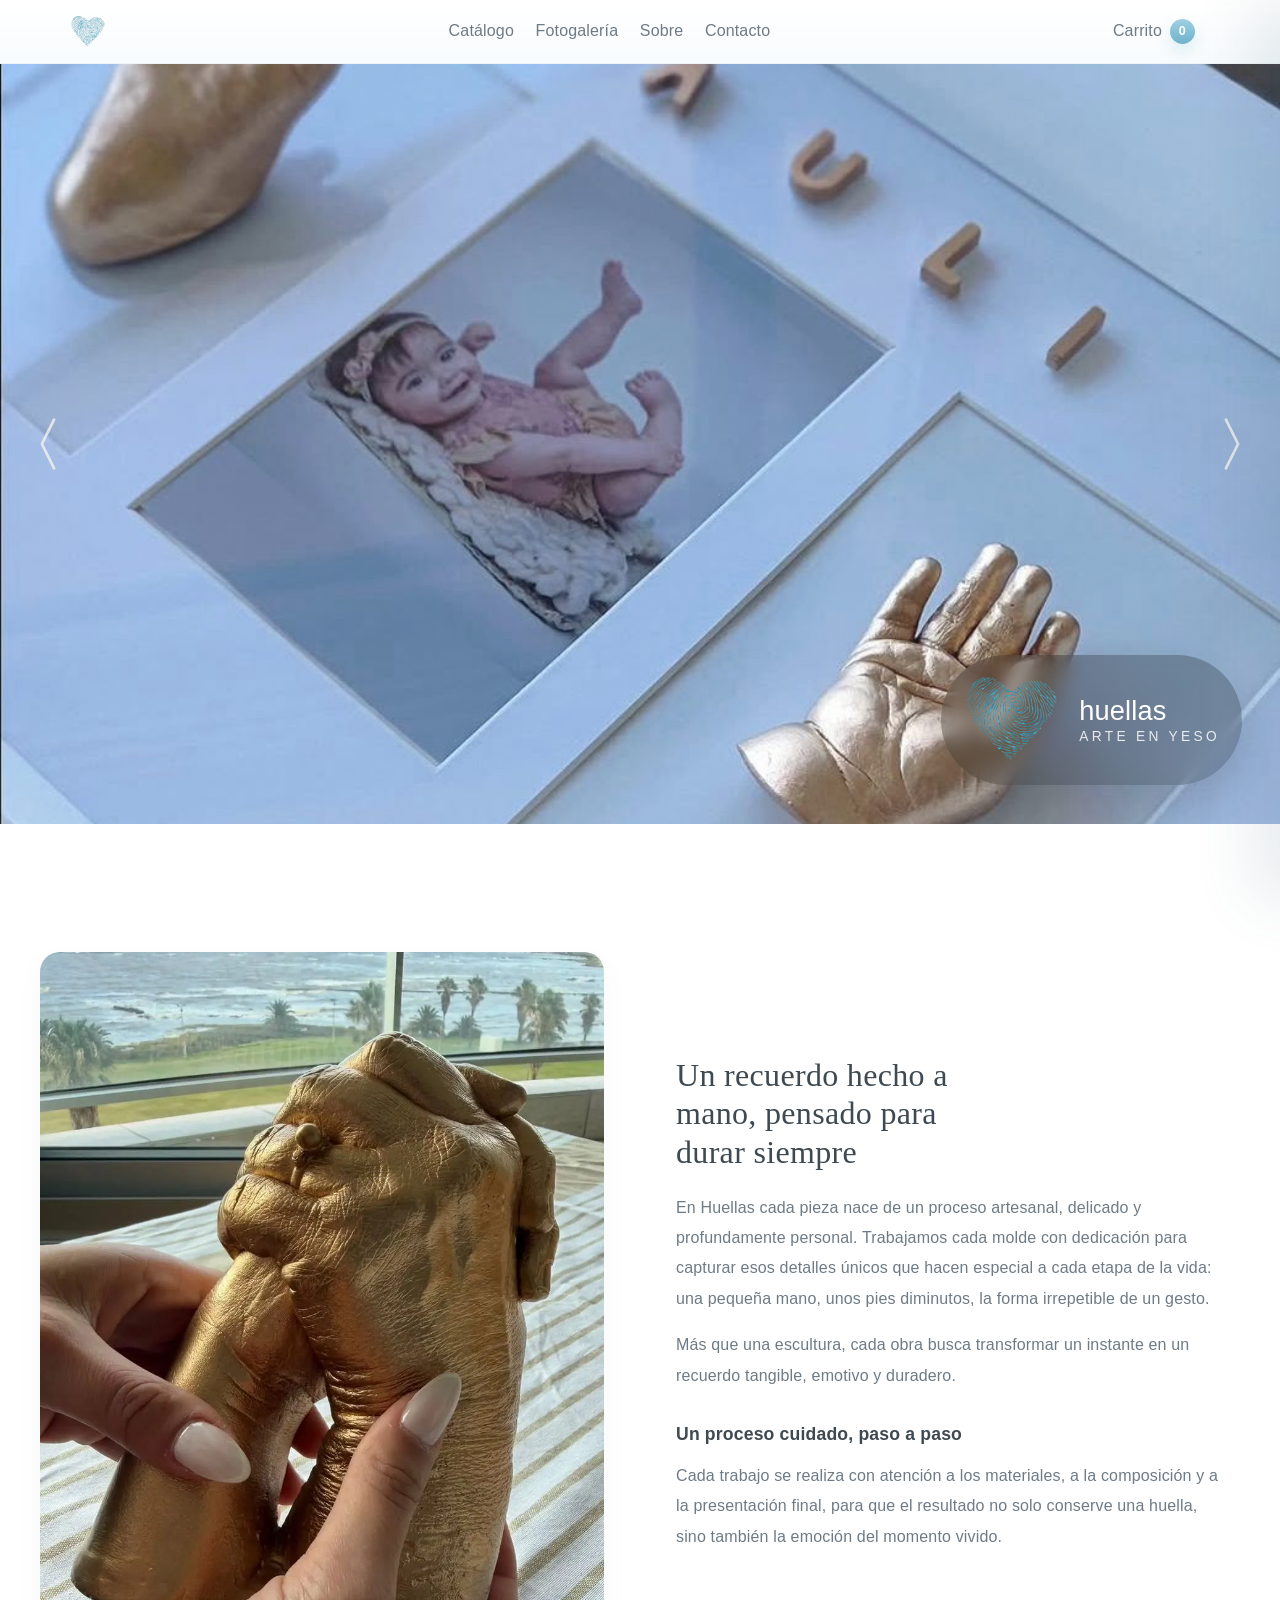
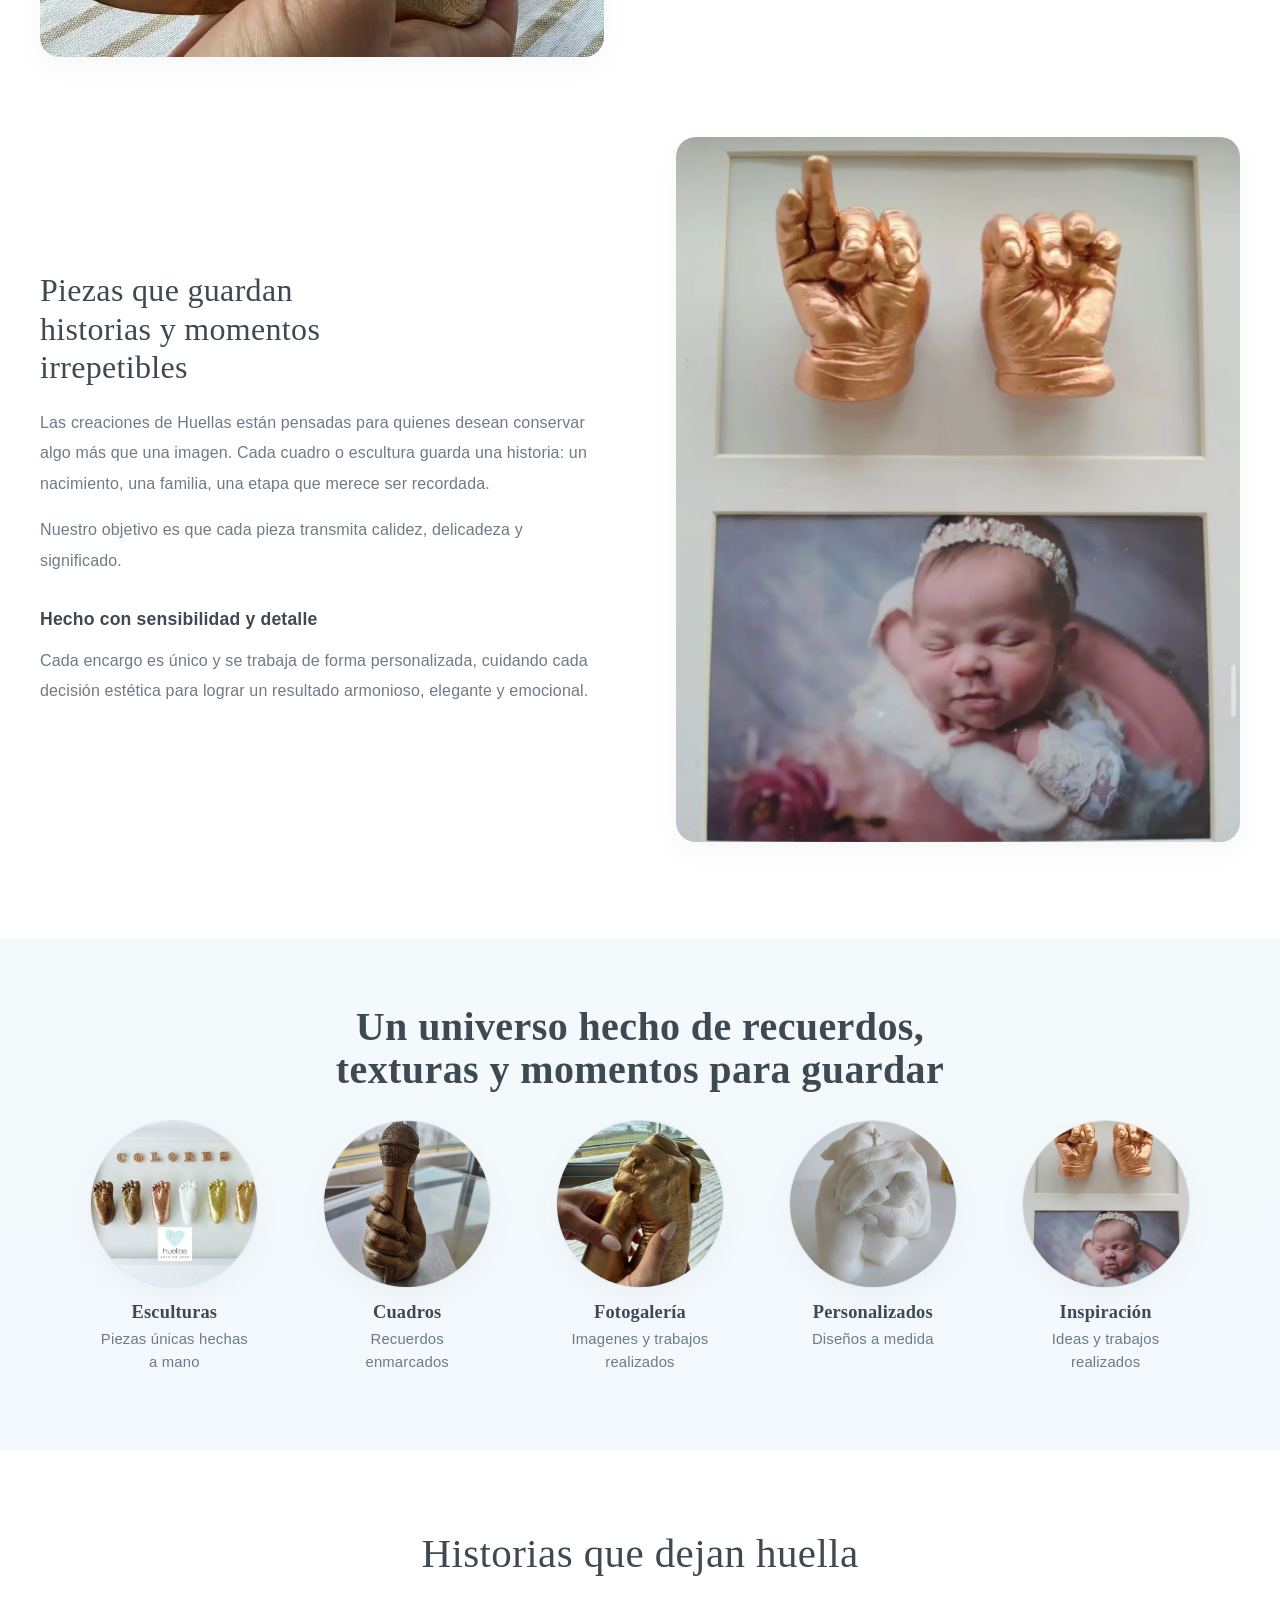
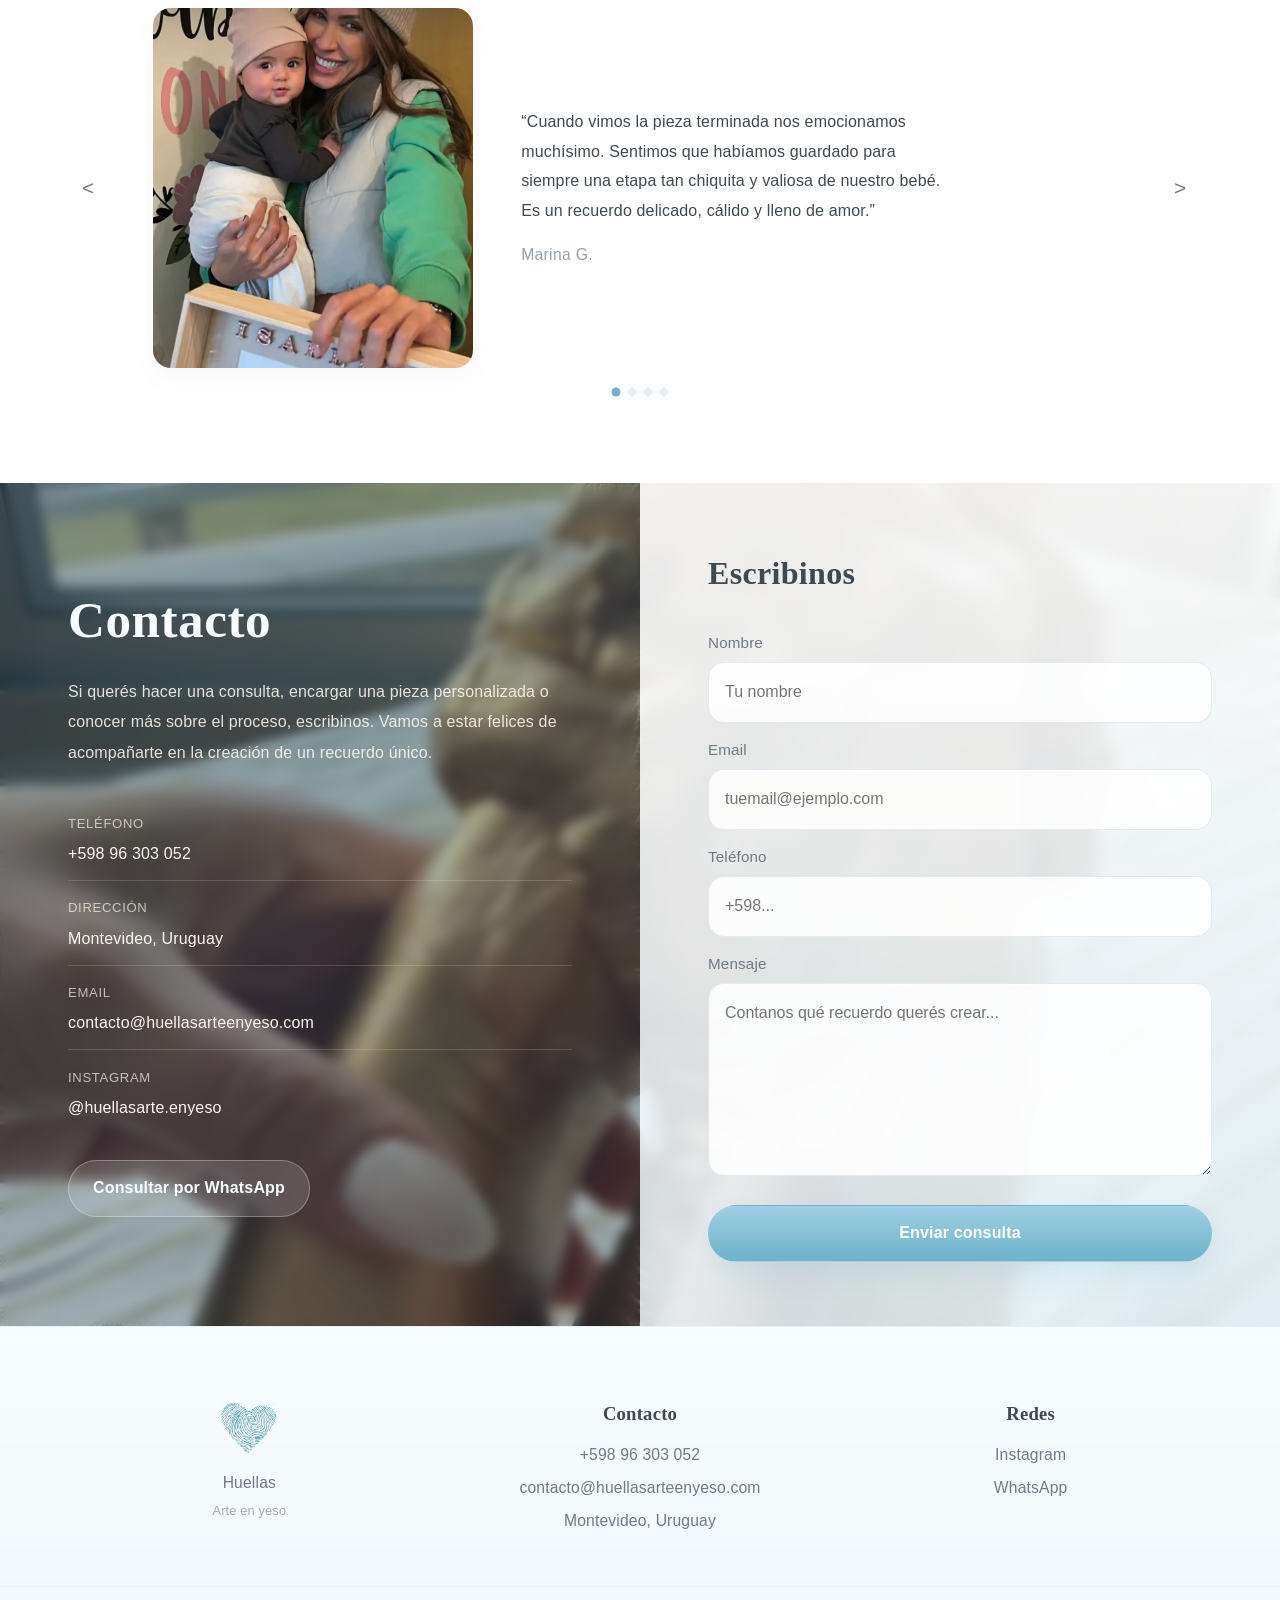
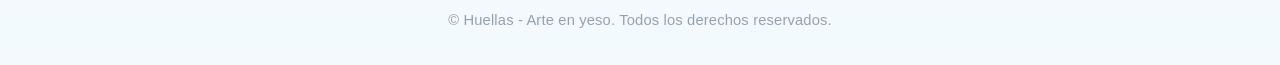
==== index.html @ 0c0fe27c "Initial commit: Huellas website (UI, cart, branding, color system)" ====
<!DOCTYPE html>
<html lang="es">
  <head>
    <meta charset="UTF-8" />
    <meta name="viewport" content="width=device-width, initial-scale=1.0" />
    <title>Huellas | Inicio</title>
    <link rel="stylesheet" href="css/styles.css" />
    <script defer src="data/products.js"></script>
    <script defer src="js/cart.js"></script>
    <script defer src="js/main.js"></script>
    <script defer src="js/cart-drawer.js"></script>
    <script defer src="js/home-carousel.js"></script>
    <script defer src="js/reviews-carousel.js"></script>
  </head>
  <body>
    <div class="site-shell">
      <header class="site-header">
        <div class="container header-inner">
          <a href="index.html" class="brand navbar-brand site-logo" aria-label="Huellas inicio">
            <img src="assets/logo.webp" alt="Huellas" class="site-logo-image" loading="lazy" />
          </a>
          <button
            class="nav-toggle"
            type="button"
            data-nav-toggle
            aria-expanded="false"
            aria-label="Abrir navegación"
          >
            Menú
          </button>
          <nav class="site-nav" data-nav>
            <a href="catalogo.html">Catálogo</a>
            <a href="personalizados.html">Fotogalería</a>
            <a href="sobre.html">Sobre</a>
            <a href="contacto.html">Contacto</a>
          </nav>
          <a class="cart-link header-cart" href="carrito.html">Carrito</a>
        </div>
      </header>

      <main>
        <section class="hero">
          <div class="hero-carousel" data-hero-carousel>
            <div class="hero-slides" aria-hidden="true">
              <figure class="hero-slide hero-slide-focus-right is-active">
                <img src="assets/WhatsApp Image 2026-04-12 at 9.27.21 PM (1).jpeg" alt="Recuerdo artesanal en yeso" />
              </figure>
              <figure class="hero-slide hero-slide-focus-center">
                <img src="assets/WhatsApp Image 2026-04-12 at 9.27.21 PM (3).webp" alt="Pieza emocional hecha a mano" />
              </figure>
              <figure class="hero-slide hero-slide-focus-left">
                <img src="assets/heroo.webp" alt="Colección de esculturas delicadas" />
              </figure>
            </div>

            <div class="hero-overlay"></div>

            <button class="hero-arrow hero-arrow-left" type="button" data-hero-prev aria-label="Imagen anterior">
              <svg width="28" height="56" viewBox="0 0 28 56" fill="none" xmlns="http://www.w3.org/2000/svg" aria-hidden="true">
                <path d="M19 8L9 28L19 48" stroke="currentColor" stroke-width="2.2" stroke-linecap="round" stroke-linejoin="round"/>
              </svg>
            </button>
            <button class="hero-arrow hero-arrow-right" type="button" data-hero-next aria-label="Imagen siguiente">
              <svg width="28" height="56" viewBox="0 0 28 56" fill="none" xmlns="http://www.w3.org/2000/svg" aria-hidden="true">
                <path d="M9 8L19 28L9 48" stroke="currentColor" stroke-width="2.2" stroke-linecap="round" stroke-linejoin="round"/>
              </svg>
            </button>

            <div class="hero-brand">
              <img src="assets/logo.webp" alt="Huellas logo" class="hero-logo" />
              <div class="hero-brand-text">
                <span class="hero-title">huellas</span>
                <span class="hero-subtitle">ARTE EN YESO</span>
              </div>
            </div>
          </div>
        </section>

        <section class="home-story-section">
          <div class="container">
           

            <div class="story-block">
              <div class="story-media">
                <img src="assets/manos.webp" alt="Pieza artesanal en yeso con acabado suave" loading="lazy" />
              </div>
              <div class="story-copy">
                <h2>Un recuerdo hecho a mano, pensado para durar siempre</h2>
                <p>
                  En Huellas cada pieza nace de un proceso artesanal, delicado y profundamente personal. Trabajamos cada molde con dedicación para capturar esos detalles únicos que hacen especial a cada etapa de la vida: una pequeña mano, unos pies diminutos, la forma irrepetible de un gesto.
                </p>
                <p>
                  Más que una escultura, cada obra busca transformar un instante en un recuerdo tangible, emotivo y duradero.
                </p>
                <h3>Un proceso cuidado, paso a paso</h3>
                <p>
                  Cada trabajo se realiza con atención a los materiales, a la composición y a la presentación final, para que el resultado no solo conserve una huella, sino también la emoción del momento vivido.
                </p>
              </div>
            </div>

            <div class="story-block story-block-reverse">
              <div class="story-copy">
                <h2>Piezas que guardan historias y momentos irrepetibles</h2>
                <p>
                  Las creaciones de Huellas están pensadas para quienes desean conservar algo más que una imagen. Cada cuadro o escultura guarda una historia: un nacimiento, una familia, una etapa que merece ser recordada.
                </p>
                <p>
                  Nuestro objetivo es que cada pieza transmita calidez, delicadeza y significado.
                </p>
                <h3>Hecho con sensibilidad y detalle</h3>
                <p>
                  Cada encargo es único y se trabaja de forma personalizada, cuidando cada decisión estética para lograr un resultado armonioso, elegante y emocional.
                </p>
                
               
              </div>
              <div class="story-media">
                <img src="assets/WhatsApp Image 2026-04-12 at 9.27.22 PM.webp" alt="Recuerdo artístico en yeso inspirado en huellas y memorias familiares" loading="lazy" />
              </div>
            </div>
          </div>
        </section>

        <section class="home-categories-section">
          <div class="container">
            <div class="categories-intro">
              <h2>Un universo hecho de recuerdos, texturas y momentos para guardar</h2>
            </div>

            <div class="categories-grid">
              <a class="category-item" href="catalogo.html">
                <div class="category-image-wrap">
                  <img src="assets/WhatsApp Image 2026-04-12 at 9.27.21 PM (3).webp" alt="Esculturas hechas a mano" loading="lazy" />
                </div>
                <h3>Esculturas</h3>
                <p>Piezas únicas hechas a mano</p>
              </a>

              <a class="category-item" href="catalogo.html">
                <div class="category-image-wrap">
                  <img src="assets/WhatsApp Image 2026-04-12 at 9.27.22 PM (1).webp" alt="Cuadros y recuerdos enmarcados" loading="lazy" />
                </div>
                <h3>Cuadros</h3>
                <p>Recuerdos enmarcados</p>
              </a>

              <a class="category-item" href="personalizados.html">
                <div class="category-image-wrap">
                  <img src="assets/manos.webp" alt="Proceso artesanal de cada pieza" loading="lazy" />
                </div>
                <h3>Fotogalería</h3>
                <p>Imagenes y trabajos realizados</p>
              </a>

              <a class="category-item" href="personalizados.html">
                <div class="category-image-wrap">
                  <img src="assets/WhatsApp Image 2026-04-12 at 9.27.22 PM (2).webp" alt="Diseños personalizados a medida" loading="lazy" />
                </div>
                <h3>Personalizados</h3>
                <p>Diseños a medida</p>
              </a>

              <a class="category-item" href="sobre.html">
                <div class="category-image-wrap">
                  <img src="assets/WhatsApp Image 2026-04-12 at 9.27.22 PM.webp" alt="Inspiración y trabajos realizados" loading="lazy" />
                </div>
                <h3>Inspiración</h3>
                <p>Ideas y trabajos realizados</p>
              </a>
            </div>
          </div>
        </section>

        <section class="home-reviews-section" data-reviews-carousel>
          <div class="container">
            <div class="reviews-intro">
              <h2>Historias que dejan huella</h2>
            </div>

            <div class="reviews-carousel-shell">
              <button class="reviews-arrow reviews-arrow-left" type="button" data-reviews-prev aria-label="Testimonio anterior">
                &lt;
              </button>

              <div class="reviews-track">
                <article class="review-card is-active">
                  <div class="review-media">
                    <img src="assets/gente.webp" alt="Recuerdo artesanal para una familia" loading="lazy" />
                  </div>
                  <div class="review-copy">
                    <p class="review-text">
                      “Cuando vimos la pieza terminada nos emocionamos muchísimo. Sentimos que habíamos guardado para siempre una etapa tan chiquita y valiosa de nuestro bebé. Es un recuerdo delicado, cálido y lleno de amor.”
                    </p>
                    <p class="review-author">Marina G.</p>
                  </div>
                </article>

                <article class="review-card">
                  <div class="review-media">
                    <img src="assets/gente2.webp" alt="Pieza en yeso inspirada en recuerdos familiares" loading="lazy" />
                  </div>
                  <div class="review-copy">
                    <p class="review-text">
                      “Lo elegimos para regalar a unos abuelos y fue realmente especial. La terminación es hermosa y se nota el cuidado con el que está hecho. No es solo un regalo: es un recuerdo con muchísimo valor emocional.”
                    </p>
                    <p class="review-author">Lucía y Andrés</p>
                  </div>
                </article>

                <article class="review-card">
                  <div class="review-media">
                    <img src="assets/gente.webp" alt="Obra artesanal suave y elegante" loading="lazy" />
                  </div>
                  <div class="review-copy">
                    <p class="review-text">
                      “Desde el primer contacto sentimos mucha calidez. Todo el proceso fue amoroso y cercano, y el resultado superó nuestras expectativas. Tener esa huellita en casa nos conmueve cada vez que la vemos.”
                    </p>
                    <p class="review-author">Sofía R.</p>
                  </div>
                </article>

                <article class="review-card">
                  <div class="review-media">
                    <img src="assets/gente2.webp" alt="Recuerdo personalizado de una infancia" loading="lazy" />
                  </div>
                  <div class="review-copy">
                    <p class="review-text">
                      “Buscábamos algo simple pero significativo, y encontramos mucho más que eso. La pieza transmite ternura, memoria y cuidado. Es de esas cosas que sabés que van a acompañar a la familia toda la vida.”
                    </p>
                    <p class="review-author">Camila P.</p>
                  </div>
                </article>
              </div>

              <button class="reviews-arrow reviews-arrow-right" type="button" data-reviews-next aria-label="Siguiente testimonio">
                &gt;
              </button>
            </div>

            <div class="reviews-dots" data-reviews-dots>
              <button class="reviews-dot is-active" type="button" aria-label="Ir al testimonio 1"></button>
              <button class="reviews-dot" type="button" aria-label="Ir al testimonio 2"></button>
              <button class="reviews-dot" type="button" aria-label="Ir al testimonio 3"></button>
              <button class="reviews-dot" type="button" aria-label="Ir al testimonio 4"></button>
            </div>

            
          </div>
        </section>

        <section class="home-contact-section">
          <div class="contact-grid">
            <div class="contact-info-column contact-panel contact-panel-info">
              <h2>Contacto</h2>
              <p class="contact-intro">
                Si querés hacer una consulta, encargar una pieza personalizada o conocer más sobre el proceso, escribinos. Vamos a estar felices de acompañarte en la creación de un recuerdo único.
              </p>

             

              <div class="contact-details">
                <div class="contact-detail-item">
                  <span>Teléfono</span>
                  <p>+598 96 303 052</p>
                </div>
                <div class="contact-detail-item">
                  <span>Dirección</span>
                  <p>Montevideo, Uruguay</p>
                </div>
                <div class="contact-detail-item">
                  <span>Email</span>
                  <p>contacto@huellasarteenyeso.com</p>
                </div>
                <div class="contact-detail-item">
                  <span>Instagram</span>
                  <p>@huellasarte.enyeso</p>
                </div>
              </div>

              <div class="contact-actions">
                <a class="button button-secondary" href="https://wa.me/59896303052?text=Hola%20quiero%20consultar%20por%20una%20pieza%20de%20Huellas" target="_blank" rel="noopener noreferrer" aria-label="Contactar por WhatsApp">Consultar por WhatsApp</a>
              </div>
            </div>

            <div class="contact-form-column contact-panel contact-panel-form">
              <form class="contact-form-card" action="#" method="post">
                <h3>Escribinos</h3>

                <label class="contact-field">
                  <span>Nombre</span>
                  <input type="text" name="nombre" placeholder="Tu nombre" />
                </label>

                <label class="contact-field">
                  <span>Email</span>
                  <input type="email" name="email" placeholder="tuemail@ejemplo.com" />
                </label>

                <label class="contact-field">
                  <span>Teléfono</span>
                  <input type="tel" name="telefono" placeholder="+598..." />
                </label>

                <label class="contact-field">
                  <span>Mensaje</span>
                  <textarea name="mensaje" rows="6" placeholder="Contanos qué recuerdo querés crear..."></textarea>
                </label>

                <button class="button button-primary" type="submit">Enviar consulta</button>
              </form>
            </div>
          </div>
        </section>

     
      </main>

      <footer class="site-footer">
        <div class="container footer-content">
          <div class="footer-brand">
            <img src="assets/logo.webp" alt="Huellas" class="footer-logo" loading="lazy" />
            <p class="footer-title">Huellas</p>
            <span class="footer-subtitle">Arte en yeso</span>
          </div>

          <div class="footer-contact">
            <h3>Contacto</h3>
            <p>+598 96 303 052</p>
            <p>contacto@huellasarteenyeso.com</p>
            <p>Montevideo, Uruguay</p>
          </div>

          <div class="footer-social">
            <h3>Redes</h3>
            <a href="https://www.instagram.com/huellas.arte.en.yeso" target="_blank" rel="noopener noreferrer" aria-label="Abrir Instagram de Huellas">Instagram</a>
            <a href="https://wa.me/59896303052?text=Hola%20quiero%20consultar%20por%20una%20pieza%20de%20Huellas" target="_blank" rel="noopener noreferrer" aria-label="Contactar por WhatsApp">WhatsApp</a>
          </div>
        </div>

        <div class="footer-bottom">
          <p>© Huellas - Arte en yeso. Todos los derechos reservados.</p>
        </div>
      </footer>
    </div>
  </body>
</html>
---- css/styles.css ----
:root {
  --bg: #f7fbfd;
  --bg-soft: #fcfeff;
  --surface: #ffffff;
  --surface-strong: #ffffff;
  --surface-alt: #f3f9fc;
  --surface-muted: #eaf5fb;
  --text: #3e4952;
  --muted: #6e7b86;
  --muted-soft: #95a2ad;
  --accent: #cfe7f2;
  --accent-strong: #9fd0e3;
  --accent-deep: #6fb2cb;
  --accent-soft: #eaf5fb;
  --border: rgba(170, 193, 208, 0.3);
  --border-strong: rgba(139, 171, 192, 0.4);
  --shadow: 0 20px 50px rgba(74, 103, 124, 0.08);
  --shadow-soft: 0 10px 26px rgba(74, 103, 124, 0.05);
  --radius-xl: 36px;
  --radius-lg: 30px;
  --radius-md: 22px;
  --radius-sm: 15px;
  --max-width: 1140px;
}

* {
  box-sizing: border-box;
}

html {
  scroll-behavior: smooth;
}

body {
  margin: 0;
  font-family: "Avenir Next", "Segoe UI", "Helvetica Neue", Arial, sans-serif;
  background:
    radial-gradient(circle at top left, rgba(255, 255, 255, 0.92) 0%, rgba(255, 255, 255, 0) 30%),
    linear-gradient(180deg, var(--bg-soft) 0%, var(--bg) 54%, #f3f9fc 100%);
  color: var(--text);
  line-height: 1.65;
  letter-spacing: 0.01em;
}

h1,
h2,
h3,
.brand {
  font-family: Georgia, "Times New Roman", serif;
  letter-spacing: 0.01em;
  font-weight: 600;
}

p {
  line-height: 1.8;
}

img {
  max-width: 100%;
  display: block;
}

a {
  color: inherit;
  text-decoration: none;
}

button {
  font: inherit;
}

button,
a {
  -webkit-tap-highlight-color: transparent;
}

.site-shell {
  min-height: 100vh;
  display: flex;
  flex-direction: column;
}

.container {
  width: min(var(--max-width), calc(100% - 2rem));
  margin: 0 auto;
}

.site-header {
  position: sticky;
  top: 0;
  z-index: 10;
  background: linear-gradient(180deg, rgba(255, 255, 255, 0.94) 0%, rgba(247, 251, 253, 0.92) 100%);
  backdrop-filter: blur(18px);
  border-bottom: 1px solid rgba(170, 193, 208, 0.18);
}

.header-inner {
  display: grid;
  grid-template-columns: auto 1fr auto auto;
  align-items: center;
  gap: 0.95rem;
  padding: 0.78rem 0;
}

.brand {
  display: inline-flex;
  align-items: center;
  gap: 0.7rem;
  font-size: 1.7rem;
  color: var(--text);
  letter-spacing: 0.03em;
  text-transform: none;
  line-height: 1;
}

.navbar-brand {
  display: flex;
  align-items: center;
  gap: 0;
  justify-self: start;
}

.site-logo-image {
  width: 36px;
  height: 36px;
  object-fit: contain;
  display: block;
  flex: 0 0 auto;
}

.nav-toggle {
  display: none;
  border: 1px solid var(--border-strong);
  background: rgba(255, 255, 255, 0.96);
  color: var(--text);
  padding: 0.62rem 0.9rem;
  border-radius: 999px;
  box-shadow: var(--shadow-soft);
}

.site-nav {
  display: flex;
  align-items: center;
  justify-content: center;
  gap: 1.35rem;
  flex-wrap: wrap;
  justify-self: center;
}

.site-nav a {
  padding: 0.35rem 0;
  border-radius: 0;
  color: var(--muted);
  position: relative;
  transition: color 0.25s ease;
}

.site-nav a::after {
  content: "";
  position: absolute;
  left: 0;
  bottom: -0.32rem;
  width: 100%;
  height: 1px;
  background: var(--accent-strong);
  transform: scaleX(0);
  transform-origin: center;
  transition: transform 0.25s ease;
}

.site-nav a:hover,
.site-nav a.active {
  color: var(--accent-deep);
}

.site-nav a:hover::after,
.site-nav a.active::after {
  transform: scaleX(1);
}

.cart-link {
  display: inline-flex;
  align-items: center;
  gap: 0.5rem;
}

.header-cart {
  justify-self: end;
  color: var(--muted);
  padding: 0.35rem 0;
  position: relative;
  transition: color 0.25s ease;
}

.header-cart:hover,
.header-cart.active {
  color: var(--accent-deep);
}

.cart-count {
  min-width: 1.55rem;
  height: 1.55rem;
  display: inline-flex;
  align-items: center;
  justify-content: center;
  padding: 0 0.35rem;
  border-radius: 999px;
  background: linear-gradient(180deg, var(--accent-strong) 0%, var(--accent-deep) 100%);
  color: #ffffff;
  font-size: 0.78rem;
  font-weight: 700;
  box-shadow: 0 8px 16px rgba(111, 178, 203, 0.22);
}

main {
  flex: 1;
}

.hero {
  height: 90vh;
  min-height: 560px;
  max-height: 760px;
  padding: 0;
  position: relative;
  width: 100%;
  overflow: hidden;
  background: #f4ece3;
}

.eyebrow {
  display: inline-block;
  margin-bottom: 1.15rem;
  padding: 0.5rem 0.9rem;
  border-radius: 999px;
  background: rgba(255, 252, 248, 0.82);
  border: 1px solid rgba(196, 167, 145, 0.28);
  color: var(--accent-strong);
  font-size: 0.82rem;
  font-weight: 600;
  letter-spacing: 0.06em;
  text-transform: uppercase;
}

.hero h1,
.page-hero h1 {
  margin: 0 0 1.2rem;
  font-size: clamp(3.1rem, 8vw, 5.5rem);
  line-height: 0.92;
  color: var(--text);
}

.hero p,
.page-hero p,
.section-copy p,
.placeholder-card p {
  margin: 0;
  color: var(--muted);
  line-height: 1.82;
  font-size: 1.02rem;
  max-width: 62ch;
}

.hero-actions {
  margin-top: 2.2rem;
  display: flex;
  gap: 0.9rem;
  flex-wrap: wrap;
}

.hero-carousel {
  position: relative;
  height: 100%;
  min-height: 100%;
  width: 100%;
  overflow: hidden;
  background: var(--bg);
}

.hero-slides,
.hero-slide,
.hero-slide img,
.hero-overlay,
.hero-content {
  position: absolute;
  inset: 0;
}

.hero-slide {
  opacity: 0;
  margin: 0;
  transition: opacity 0.9s ease;
}

.hero-slide.is-active {
  opacity: 1;
}

.hero-slide img {
  width: 100%;
  height: 100%;
  object-fit: cover;
  object-position: center center;
}

.hero-slide-focus-right img {
  object-position: 72% center;
}

.hero-slide-focus-center img {
  object-position: center center;
}

.hero-slide-focus-left img {
  object-position: 34% center;
}

.hero-overlay {
  background:
    linear-gradient(180deg, rgba(243, 249, 252, 0.02) 0%, rgba(243, 249, 252, 0.08) 100%);
  z-index: 1;
}

.hero-content {
  z-index: 2;
  display: flex;
  align-items: center;
  width: 100%;
  box-sizing: border-box;
  padding-top: 4.8rem;
  padding-bottom: 2.4rem;
}

.hero-copy {
  max-width: 580px;
  padding: 0;
  color: #fffaf5;
}

.hero .container {
  width: min(var(--max-width), calc(100% - 2rem));
  max-width: var(--max-width);
  margin: 0 auto;
}

.hero-copy .eyebrow {
  background: rgba(255, 248, 241, 0.18);
  border-color: rgba(255, 243, 231, 0.26);
  color: #fff6ef;
}

.hero-copy p {
  color: rgba(255, 247, 240, 0.96);
  font-size: clamp(1.08rem, 2vw, 1.28rem);
  max-width: 32ch;
}

.hero-arrow {
  position: absolute;
  top: 50%;
  transform: translateY(-50%);
  z-index: 3;
  width: 42px;
  height: 68px;
  padding: 0;
  border: 0;
  background: transparent;
  color: rgba(255, 248, 240, 0.92);
  cursor: pointer;
  transition: color 0.22s ease, opacity 0.22s ease, transform 0.22s ease;
  opacity: 0.78;
}

.hero-arrow svg {
  width: 100%;
  height: 100%;
  display: block;
}

.hero-arrow:hover {
  transform: translateY(-50%) scale(1.02);
  color: #fffdf9;
  opacity: 1;
}

.hero-arrow-left {
  left: 1.7rem;
}

.hero-arrow-right {
  right: 1.7rem;
}

.hero-brand {
  position: absolute;
  bottom: 2.4rem;
  right: 2.4rem;
  display: flex;
  align-items: center;
  gap: 1.15rem;
  z-index: 10;
  backdrop-filter: blur(10px);
  background: rgba(0, 0, 0, 0.24);
  padding: 1rem 1.35rem;
  border-radius: 999px;
  box-shadow: 0 18px 36px rgba(34, 24, 18, 0.14);
}

.hero-logo {
  width: 98px;
  height: 98px;
  display: block;
  object-fit: contain;
  flex: 0 0 auto;
}

.hero-brand-text {
  display: flex;
  flex-direction: column;
  line-height: 1;
  gap: 0.34rem;
}

.hero-title {
  font-size: 1.7rem;
  font-weight: 500;
  color: #ffffff;
}

.hero-subtitle {
  font-size: 0.86rem;
  letter-spacing: 0.24em;
  opacity: 0.84;
  color: #ffffff;
}

.hero + .home-story-section {
  margin-top: 0;
}

.home-story-section {
  padding-top: 8rem;
  padding-bottom: 6rem;
  background: #ffffff;
}

.home-story-section .container {
  display: grid;
  gap: 5rem;
  width: min(1200px, calc(100% - 2rem));
  max-width: 1200px;
}

.story-section-header {
  display: grid;
  gap: 1rem;
}

.section-title-main {
  width: 100%;
  max-width: none;
  margin: 0 0 4rem;
  font-size: clamp(2.6rem, 5vw, 3.6rem);
  line-height: 1.1;
  font-weight: 500;
  color: var(--text);
}

.story-block {
  display: grid;
  grid-template-columns: minmax(0, 1fr) minmax(0, 1fr);
  gap: 4.5rem;
  align-items: center;
}

.story-block-reverse .story-copy {
  order: 1;
}

.story-block-reverse .story-media {
  order: 2;
}

.story-media {
  position: relative;
  overflow: hidden;
  border-radius: 20px;
  background: linear-gradient(180deg, var(--bg-soft) 0%, var(--surface-muted) 100%);
  box-shadow: var(--shadow-soft);
}

.story-media img,
.story-media iframe {
  width: 100%;
  aspect-ratio: 4 / 5;
  object-fit: cover;
  display: block;
  border: 0;
}

.story-copy {
  padding: 0;
}

.story-copy h2 {
  margin: 0 0 1.35rem;
  font-size: clamp(1.8rem, 2.5vw, 2.4rem);
  line-height: 1.2;
  max-width: 18ch;
  font-weight: 500;
  color: var(--text);
}

.story-copy p {
  margin: 0;
  max-width: 62ch;
  font-size: 1rem;
  line-height: 1.9;
  color: var(--muted);
}

.story-copy p + p {
  margin-top: 1rem;
}

.story-copy h3 {
  margin: 2rem 0 0.9rem;
  font-size: 1.1rem;
  line-height: 1.35;
  color: var(--text);
  font-family: "Avenir Next", "Segoe UI", "Helvetica Neue", Arial, sans-serif;
  font-weight: 600;
  letter-spacing: 0.01em;
}

.story-actions {
  margin-top: 2rem;
}

.story-actions .button-secondary {
  background: rgba(255, 255, 255, 0.56);
  border-color: var(--border);
  box-shadow: none;
}

.home-story-section .eyebrow {
  display: none;
}

.home-categories-section {
  padding: 4.2rem 0 4.8rem;
  background: rgba(243, 249, 252, 0.72);
}

.categories-intro {
  max-width: 700px;
  margin: 0 auto 1.8rem;
  text-align: center;
}

.categories-intro h2 {
  margin: 0;
  font-size: clamp(1.75rem, 3.4vw, 2.5rem);
  line-height: 1.08;
  color: var(--text);
}

.categories-grid {
  display: grid;
  grid-template-columns: repeat(5, minmax(0, 1fr));
  gap: 1.5rem;
  align-items: start;
}

.category-item {
  display: flex;
  flex-direction: column;
  align-items: center;
  text-align: center;
  color: inherit;
  transition: transform 0.22s ease;
}

.category-item:hover {
  transform: translateY(-2px);
}

.category-image-wrap {
  width: 168px;
  height: 168px;
  margin-bottom: 0.8rem;
  overflow: hidden;
  border-radius: 50%;
  background: linear-gradient(180deg, var(--bg-soft) 0%, var(--surface-muted) 100%);
  border: 1px solid var(--border);
  box-shadow: var(--shadow-soft);
  transition: transform 0.24s ease, box-shadow 0.24s ease;
}

.category-item:hover .category-image-wrap {
  transform: scale(1.05);
  box-shadow: var(--shadow);
}

.category-image-wrap img {
  width: 100%;
  height: 100%;
  object-fit: cover;
}

.category-item h3 {
  margin: 0 0 0.3rem;
  font-size: 1.15rem;
  line-height: 1.2;
  color: var(--text);
}

.category-item p {
  margin: 0;
  max-width: 18ch;
  color: var(--muted);
  line-height: 1.55;
  font-size: 0.93rem;
}

.home-reviews-section {
  padding: 5rem 0 5.4rem;
  background: #ffffff;
}

.home-reviews-section .eyebrow {
  display: none;
}

.reviews-intro {
  max-width: 620px;
  margin: 0 auto 1.9rem;
  text-align: center;
}

.reviews-intro h2 {
  margin: 0;
  font-size: clamp(1.9rem, 3.2vw, 2.7rem);
  line-height: 1.16;
  color: var(--text);
  font-weight: 500;
}

.reviews-carousel-shell {
  display: grid;
  grid-template-columns: 48px minmax(0, 1fr) 48px;
  gap: 2.2rem;
  align-items: center;
}

.reviews-track {
  position: relative;
  min-height: 360px;
}

.review-card {
  position: absolute;
  inset: 0;
  display: grid;
  grid-template-columns: minmax(260px, 320px) minmax(0, 1fr);
  gap: 3rem;
  align-items: center;
  padding: 0;
  border-radius: 0;
  background: transparent;
  border: 0;
  box-shadow: none;
  opacity: 0;
  pointer-events: none;
  transform: translateY(10px);
  transition: opacity 0.45s ease, transform 0.45s ease;
}

.review-card.is-active {
  opacity: 1;
  pointer-events: auto;
  transform: translateY(0);
}

.review-media {
  overflow: hidden;
  border-radius: 18px;
  background: transparent;
  box-shadow: var(--shadow-soft);
}

.review-media img {
  width: 100%;
  aspect-ratio: 4 / 4.5;
  object-fit: cover;
}

.review-copy {
  padding: 0;
}

.review-text {
  margin: 0 0 1rem;
  color: var(--text);
  font-size: 1rem;
  line-height: 1.85;
  max-width: 48ch;
}

.review-author {
  margin: 0;
  color: var(--muted-soft);
  font-size: 0.98rem;
  font-weight: 500;
  letter-spacing: 0.02em;
}

.reviews-arrow {
  width: 36px;
  height: 36px;
  border: 0;
  border-radius: 0;
  background: transparent;
  color: var(--muted);
  cursor: pointer;
  font-size: 1.3rem;
  line-height: 1;
  transition: transform 0.2s ease, color 0.2s ease;
}

.reviews-arrow:hover {
  transform: translateY(-1px);
  color: var(--accent-deep);
}

.reviews-dots {
  display: flex;
  justify-content: center;
  gap: 0.5rem;
  margin-top: 1.25rem;
}

.reviews-dot {
  width: 8px;
  height: 8px;
  border: 0;
  padding: 0;
  border-radius: 999px;
  background: rgba(159, 208, 227, 0.32);
  cursor: pointer;
  transition: transform 0.2s ease, background-color 0.2s ease;
}

.reviews-dot.is-active {
  background: var(--accent-deep);
  transform: scale(1.12);
}

.reviews-actions {
  margin-top: 1.35rem;
  display: flex;
  justify-content: center;
}

.reviews-actions .button-secondary {
  background: rgba(255, 255, 255, 0.62);
  border-color: var(--border);
  box-shadow: none;
}

.home-contact-section {
  min-height: 72vh;
  padding: 0;
  background:
    linear-gradient(rgba(62, 73, 82, 0.12), rgba(62, 73, 82, 0.12)),
    url("../assets/manos.webp") center/cover no-repeat;
}

.contact-page {
  background: #ffffff;
}

.contact-page-section {
  margin-top: 0;
}

.contact-grid {
  display: grid;
  grid-template-columns: repeat(2, minmax(0, 1fr));
  gap: 0;
  align-items: stretch;
  width: 100%;
  min-height: 72vh;
}

.contact-panel {
  min-height: 100%;
  padding: 4rem 4.25rem;
  display: flex;
  flex-direction: column;
  justify-content: center;
}

.home-contact-section .eyebrow {
  display: none;
}

.contact-panel-info {
  background: linear-gradient(180deg, rgba(73, 97, 112, 0.44) 0%, rgba(62, 82, 96, 0.34) 100%);
  backdrop-filter: blur(6px);
  color: #f8fcff;
}

.contact-panel-form {
  background: linear-gradient(180deg, rgba(255, 255, 255, 0.92) 0%, rgba(234, 245, 251, 0.86) 100%);
  backdrop-filter: blur(8px);
}

.contact-info-column h2 {
  margin: 0 0 0.8rem;
  font-size: clamp(2.3rem, 4vw, 3.6rem);
  line-height: 1.1;
  color: inherit;
}

.contact-info-column {
  gap: 1rem;
}

.contact-intro {
  margin: 0 0 1.6rem;
  max-width: 56ch;
  color: rgba(255, 247, 240, 0.88);
  line-height: 1.9;
}

.contact-map-placeholder {
  min-height: 180px;
  border-radius: 18px;
  padding: 1.4rem;
  display: flex;
  flex-direction: column;
  justify-content: end;
  background:
    linear-gradient(180deg, rgba(255, 249, 244, 0.14) 0%, rgba(255, 244, 233, 0.22) 100%);
  color: #fff8f1;
  margin-bottom: 1.4rem;
}

.contact-map-placeholder span {
  display: inline-block;
  margin-bottom: 0.45rem;
  font-size: 0.8rem;
  letter-spacing: 0.06em;
  text-transform: uppercase;
  color: rgba(255, 242, 230, 0.7);
}

.contact-map-placeholder strong {
  font-size: 1.4rem;
  margin-bottom: 0.45rem;
}

.contact-map-placeholder p {
  margin: 0;
  max-width: 30ch;
  line-height: 1.7;
  color: rgba(255, 247, 240, 0.82);
}

.contact-details {
  padding: 0;
  display: grid;
  gap: 0.85rem;
}

.contact-detail-item {
  padding-bottom: 0.8rem;
  border-bottom: 1px solid rgba(255, 240, 227, 0.16);
}

.contact-detail-item:last-child {
  padding-bottom: 0;
  border-bottom: 0;
}

.contact-detail-item span {
  display: inline-block;
  margin-bottom: 0.35rem;
  font-size: 0.82rem;
  letter-spacing: 0.05em;
  text-transform: uppercase;
  color: rgba(255, 242, 230, 0.7);
}

.contact-detail-item p {
  margin: 0;
  color: #fff8f1;
  line-height: 1.7;
}

.contact-actions {
  margin-top: 1.4rem;
}

.contact-actions .button-secondary {
  background: rgba(255, 255, 255, 0.14);
  border-color: rgba(234, 245, 251, 0.32);
  color: #f8fcff;
  box-shadow: none;
}

.contact-form-card {
  padding: 0;
  max-width: 100%;
  width: min(100%, 560px);
  display: grid;
  gap: 0.9rem;
}

.contact-form-card h3 {
  margin: 0 0 1rem;
  font-size: 2rem;
  color: var(--text);
}

.contact-field {
  display: block;
  margin-bottom: 0;
}

.contact-field span {
  display: inline-block;
  margin-bottom: 0.45rem;
  color: var(--muted);
  font-size: 0.95rem;
}

.contact-field input,
.contact-field textarea {
  width: 100%;
  border: 1px solid var(--border);
  border-radius: 16px;
  background: rgba(255, 255, 255, 0.86);
  padding: 1rem;
  color: var(--text);
  font: inherit;
  box-shadow: inset 0 1px 0 rgba(255, 255, 255, 0.48);
  outline: none;
  transition: border-color 0.2s ease, box-shadow 0.2s ease, background-color 0.2s ease;
}

.contact-field input:focus,
.contact-field textarea:focus {
  border-color: var(--accent-strong);
  box-shadow: 0 0 0 4px rgba(207, 231, 242, 0.52);
  background: #ffffff;
}

.contact-field textarea {
  resize: vertical;
  min-height: 140px;
}

.contact-form-card .button {
  width: 100%;
  margin-top: 0.4rem;
}

.button {
  display: inline-flex;
  align-items: center;
  justify-content: center;
  min-height: 50px;
  padding: 0.9rem 1.5rem;
  border-radius: 999px;
  border: 1px solid transparent;
  font-weight: 600;
  letter-spacing: 0.01em;
  transition: transform 0.22s ease, background-color 0.22s ease, border-color 0.22s ease, box-shadow 0.22s ease;
}

.button:hover {
  transform: translateY(-1px);
  box-shadow: 0 10px 20px rgba(74, 103, 124, 0.12);
}

.button-primary {
  background: linear-gradient(180deg, var(--accent-strong) 0%, var(--accent-deep) 100%);
  color: #ffffff;
  box-shadow: 0 12px 24px rgba(111, 178, 203, 0.18);
}

.button-primary:hover {
  background: linear-gradient(180deg, #91c7dc 0%, #5fa7c3 100%);
}

.button-secondary {
  background: rgba(255, 255, 255, 0.82);
  border-color: var(--border);
  color: var(--text);
}

.page-hero-card,
.placeholder-card {
  background: rgba(255, 255, 255, 0.8);
  border: 1px solid var(--border);
  border-radius: var(--radius-lg);
  box-shadow: var(--shadow-soft);
}

.page-hero {
  padding: 4.3rem 0 2.3rem;
}

.page-hero-card {
  padding: 2.4rem;
  background:
    linear-gradient(180deg, rgba(255, 255, 255, 0.9) 0%, rgba(243, 249, 252, 0.84) 100%);
}

.catalogo-hero {
  padding: 2.35rem 0 0.55rem;
  background: #ffffff;
}

.catalogo-hero-card {
  padding: 0;
  background: transparent;
  border: 0;
  border-radius: 0;
  box-shadow: none;
}

.catalogo-hero-card .eyebrow {
  display: none;
}

.catalogo-hero-card h1 {
  font-size: clamp(2.05rem, 3.6vw, 3rem);
  line-height: 1.06;
  margin-bottom: 0.7rem;
}

.catalogo-hero-card p {
  max-width: 44ch;
  color: var(--muted);
  line-height: 1.75;
}

.catalogo-content {
  padding-top: 0.15rem;
  padding-bottom: 5rem;
  background: #ffffff;
}

.catalogo-content .catalog-feedback {
  margin-bottom: 0.4rem;
}

.content-section {
  padding: 1.8rem 0 5rem;
}

.section-grid {
  display: grid;
  grid-template-columns: repeat(3, 1fr);
  gap: 1.4rem;
}

.placeholder-card {
  padding: 1.7rem;
}

.placeholder-card h2,
.placeholder-card h3 {
  margin-top: 0;
  margin-bottom: 0.9rem;
}

.placeholder-label {
  display: inline-block;
  margin-bottom: 1rem;
  color: var(--accent-strong);
  font-weight: 600;
  letter-spacing: 0.04em;
  text-transform: uppercase;
  font-size: 0.8rem;
}

.products-grid {
  display: grid;
  grid-template-columns: repeat(3, minmax(0, 1fr));
  gap: 1.75rem 1.45rem;
}

.catalog-feedback {
  min-height: 1.5rem;
  margin: 0 0 1.15rem;
  color: var(--accent-strong);
  font-weight: 600;
}

.product-card {
  display: flex;
  flex-direction: column;
  min-height: 100%;
  background: rgba(255, 255, 255, 0.94);
  border: 1px solid var(--border);
  border-radius: 22px;
  box-shadow: 0 4px 14px rgba(74, 103, 124, 0.03);
  overflow: hidden;
  transition: transform 0.2s ease, border-color 0.2s ease, box-shadow 0.2s ease;
}

.product-card:hover {
  transform: translateY(-1px);
  border-color: var(--border-strong);
  box-shadow: 0 8px 22px rgba(74, 103, 124, 0.05);
}

.product-image-link {
  display: block;
  background: transparent;
  padding: 0;
  overflow: hidden;
  border-radius: 22px 22px 0 0;
}

.product-image {
  width: 100%;
  aspect-ratio: 5 / 6.15;
  object-fit: cover;
  border-radius: 0;
  display: block;
  transition: transform 0.35s ease, filter 0.35s ease;
}

.product-card:hover .product-image {
  transform: scale(1.015);
  filter: saturate(1.02);
}

.product-card-body {
  padding: 1.15rem 1.1rem 0.55rem;
}

.product-card h2 {
  margin: 0.4rem 0 0.55rem;
  font-size: 1.26rem;
  line-height: 1.24;
  font-weight: 500;
  color: var(--text);
}

.product-price {
  margin: 0;
  color: var(--muted);
  font-weight: 500;
  letter-spacing: 0.01em;
}

.product-description {
  margin: 0;
  color: var(--muted);
  line-height: 1.72;
  font-size: 0.96rem;
  max-width: 32ch;
}

.product-actions {
  display: flex;
  gap: 0.8rem;
  flex-wrap: wrap;
  margin-top: auto;
  padding: 0 1.1rem 1.1rem;
  align-items: center;
}

.product-actions .button {
  flex: 1 1 180px;
}

.product-actions .button-secondary {
  background: transparent;
  border-color: var(--border);
  color: var(--muted);
  box-shadow: none;
}

.product-actions .button-secondary:hover {
  background: rgba(234, 245, 251, 0.62);
  border-color: var(--border-strong);
}

.product-actions .button-primary {
  background: rgba(207, 231, 242, 0.62);
  border-color: var(--border);
  color: var(--text);
  box-shadow: none;
}

.product-actions .button-primary:hover {
  background: rgba(159, 208, 227, 0.42);
  transform: none;
}

.product-detail-card {
  display: grid;
  grid-template-columns: minmax(0, 1fr) minmax(0, 1fr);
  gap: 3.4rem;
  align-items: center;
}

.product-page-hero {
  padding: 1.8rem 0 0.8rem;
  background: #ffffff;
}

.product-page-hero-card {
  padding: 0;
  background: transparent;
  border: 0;
  border-radius: 0;
  box-shadow: none;
  max-width: 42rem;
}

.product-page-hero-card h1 {
  margin-bottom: 0.45rem;
  font-size: clamp(1.55rem, 2.4vw, 2.15rem);
  line-height: 1.1;
  color: #5d493c;
}

.product-page-hero-card p {
  max-width: 52ch;
  color: #7a6a60;
  line-height: 1.75;
  font-size: 0.97rem;
}

.product-detail-media {
  border-radius: 20px;
}

.product-detail-main-image {
  display: block;
  width: 100%;
  padding: 0;
  border: 0;
  background: transparent;
  cursor: zoom-in;
  border-radius: 20px;
  overflow: hidden;
}

.product-detail-image {
  width: 100%;
  aspect-ratio: 5 / 6;
  object-fit: cover;
  border-radius: 20px;
  display: block;
  background: transparent;
}

.product-detail-thumbnails {
  display: grid;
  grid-template-columns: repeat(3, minmax(0, 1fr));
  gap: 0.8rem;
  margin-top: 0.9rem;
}

.product-thumbnail {
  padding: 0;
  border: 1px solid var(--border);
  border-radius: 14px;
  background: transparent;
  overflow: hidden;
  opacity: 0.72;
  cursor: pointer;
  transition: border-color 0.2s ease, opacity 0.2s ease, transform 0.2s ease;
}

.product-thumbnail:hover {
  opacity: 0.92;
  transform: translateY(-1px);
}

.product-thumbnail.is-active {
  opacity: 1;
  border-color: var(--accent-strong);
}

.product-thumbnail img {
  width: 100%;
  aspect-ratio: 1 / 1;
  object-fit: cover;
  display: block;
}

.product-detail-content {
  padding: 0;
  background: transparent;
  border: 0;
  box-shadow: none;
}

.product-detail-content h2 {
  margin: 0.3rem 0 1rem;
  font-size: clamp(2.2rem, 4.3vw, 3.5rem);
  line-height: 0.98;
  font-weight: 500;
  color: #503f34;
  max-width: 12ch;
}

.product-detail-content .eyebrow {
  display: inline-block;
  margin-bottom: 0.8rem;
  padding: 0;
  border: 0;
  border-radius: 0;
  background: transparent;
  color: #b29a8a;
  font-size: 0.76rem;
  letter-spacing: 0.12em;
  text-transform: uppercase;
}

.product-detail-content .product-price {
  color: #8c7667;
  font-weight: 500;
  letter-spacing: 0.01em;
}

.product-detail-content .product-description {
  max-width: 58ch;
  color: #6f5f54;
  line-height: 1.92;
  font-size: 1rem;
}

.product-meta {
  display: grid;
  grid-template-columns: repeat(2, minmax(0, 1fr));
  gap: 1.4rem;
  margin-top: 1.8rem;
}

.product-meta-card {
  padding: 0.1rem 0 0;
  background: transparent;
  border: 0;
  border-radius: 0;
  box-shadow: none;
}

.product-meta-card h3 {
  margin: 0 0 0.4rem;
  font-size: 0.82rem;
  font-weight: 600;
  letter-spacing: 0.08em;
  text-transform: uppercase;
  color: #b29a8a;
}

.product-meta-card p {
  margin: 0;
  color: #5f4d41;
  line-height: 1.75;
}

.product-detail-actions {
  display: flex;
  gap: 0.9rem;
  flex-wrap: wrap;
  margin-top: 2rem;
}

.product-detail-actions .button {
  flex: 1 1 220px;
}

.product-detail-actions .button-primary {
  background: rgba(226, 207, 193, 0.72);
  border-color: rgba(196, 167, 145, 0.18);
  color: #58473c;
  box-shadow: none;
}

.product-detail-actions .button-primary:hover {
  background: rgba(220, 199, 184, 0.9);
}

.product-detail-actions .button-secondary {
  background: transparent;
  border-color: rgba(196, 167, 145, 0.24);
  color: #655244;
  box-shadow: none;
}

.product-detail-actions .button-secondary:hover {
  background: rgba(248, 241, 234, 0.58);
}

.product-not-found {
  padding: 2rem 0;
  max-width: 36rem;
}

.product-not-found h2 {
  margin: 0 0 0.8rem;
  font-size: clamp(1.8rem, 3vw, 2.5rem);
  line-height: 1.08;
  color: #503f34;
}

.product-not-found p {
  margin: 0 0 1.4rem;
  color: #6f5f54;
  line-height: 1.8;
}

.product-lightbox[hidden] {
  display: none;
}

.product-lightbox {
  position: fixed;
  inset: 0;
  z-index: 120;
  display: grid;
  place-items: center;
}

.product-lightbox-overlay {
  position: absolute;
  inset: 0;
  border: 0;
  padding: 0;
  background: rgba(42, 32, 26, 0.7);
}

.product-lightbox-dialog {
  position: relative;
  z-index: 1;
  width: min(92vw, 880px);
  padding: 0;
}

.product-lightbox-image {
  width: 100%;
  max-height: 86vh;
  object-fit: contain;
  display: block;
  border-radius: 20px;
  background: #ffffff;
}

.product-lightbox-close {
  position: absolute;
  top: -0.85rem;
  right: -0.85rem;
  width: 42px;
  height: 42px;
  border: 0;
  border-radius: 999px;
  background: rgba(255, 255, 255, 0.92);
  color: var(--text);
  box-shadow: var(--shadow-soft);
  cursor: pointer;
  font-size: 1.4rem;
  line-height: 1;
}

.product-lightbox-open {
  overflow: hidden;
}

.back-to-catalog {
  display: inline-flex;
  align-items: center;
  gap: 0.35rem;
  margin-bottom: 1.4rem;
  color: var(--muted);
  font-size: 0.96rem;
  line-height: 1.4;
  transition: color 0.2s ease, opacity 0.2s ease;
}

.back-to-catalog:hover {
  color: var(--accent-deep);
  text-decoration: underline;
  text-underline-offset: 0.18rem;
}

.product-page {
  background: #ffffff;
}

.product-detail-section {
  background: #ffffff;
}

.product-page .product-detail-card {
  background: transparent;
  box-shadow: none;
  border: none;
}

.back-to-catalog-bottom {
  display: inline-block;
  margin-top: 2.5rem;
  font-size: 0.95rem;
  color: var(--muted);
  text-decoration: none;
  transition: all 0.2s ease;
}

.back-to-catalog-bottom:hover {
  color: var(--accent-deep);
  text-decoration: underline;
}

.gallery-page-hero-card {
  padding: 0;
  background: transparent;
  border: 0;
  border-radius: 0;
  box-shadow: none;
  max-width: 52rem;
}

.gallery-page-hero-card h1 {
  margin-bottom: 0.75rem;
}

.gallery-page-hero-card p {
  max-width: 58ch;
  color: var(--muted);
}

body:has(.gallery-section) {
  background: #ffffff;
}

.gallery-section,
body:has(.gallery-section) .page-hero {
  background: #ffffff;
}

.gallery-section {
  padding-top: 0.6rem;
  padding-bottom: 5.5rem;
  background: #ffffff;
}

.gallery-grid {
  display: grid;
  grid-template-columns: repeat(3, 1fr);
  gap: 1.2rem;
}

.gallery-item {
  padding: 0;
  border: 0;
  background: transparent;
  border-radius: 12px;
  overflow: hidden;
  cursor: zoom-in;
  box-shadow: none;
  transition: transform 0.22s ease;
}

.gallery-item:hover {
  transform: translateY(-1px);
}

.gallery-item img {
  width: 100%;
  aspect-ratio: 4 / 5;
  height: auto;
  display: block;
  object-fit: cover;
  border-radius: 12px;
}

.gallery-item-tall {
  grid-row: span 1;
}

.gallery-item-wide {
  grid-column: span 1;
}

.gallery-lightbox[hidden] {
  display: none;
}

.gallery-lightbox {
  position: fixed;
  inset: 0;
  z-index: 130;
  display: grid;
  place-items: center;
}

.gallery-lightbox-overlay {
  position: absolute;
  inset: 0;
  border: 0;
  padding: 0;
  background: rgba(45, 67, 82, 0.44);
}

.gallery-lightbox-dialog {
  position: relative;
  z-index: 1;
  width: min(92vw, 1040px);
}

.gallery-lightbox-image {
  width: 100%;
  max-height: 88vh;
  display: block;
  object-fit: contain;
  border-radius: 22px;
  background: #ffffff;
}

.gallery-lightbox-close {
  position: absolute;
  top: -0.85rem;
  right: -0.85rem;
  width: 42px;
  height: 42px;
  border: 0;
  border-radius: 999px;
  background: rgba(255, 255, 255, 0.94);
  color: var(--text);
  box-shadow: var(--shadow-soft);
  cursor: pointer;
  font-size: 1.4rem;
  line-height: 1;
}

.gallery-lightbox-open {
  overflow: hidden;
}

.about-page {
  background: #ffffff;
}

.about-intro-section {
  padding: 4.2rem 0 2rem;
  background: #ffffff;
}

.about-intro-block {
  align-items: center;
}

.about-intro-media {
  background: transparent;
  box-shadow: var(--shadow-soft);
}

.about-intro-section .story-media img {
  width: 100%;
  height: 420px;
  aspect-ratio: auto;
  object-fit: cover;
  border-radius: 16px;
}

.about-intro-copy h1 {
  margin: 0 0 1.35rem;
  font-size: clamp(2.45rem, 4.5vw, 4rem);
  line-height: 1.02;
  max-width: 12ch;
  font-weight: 500;
  color: var(--text);
}

.about-intro-copy p {
  max-width: 60ch;
}

.about-copy-section {
  padding-top: 0.1rem;
  padding-bottom: 5.5rem;
  background: #ffffff;
}

.about-copy-grid {
  display: grid;
  grid-template-columns: repeat(2, minmax(0, 1fr));
  gap: 2rem 3.5rem;
  margin-top: 1.5rem;
}

.about-copy-block h2 {
  margin: 0 0 0.8rem;
  font-size: 1.4rem;
  line-height: 1.2;
  font-weight: 500;
  color: var(--text);
}

.about-copy-block p {
  margin: 0;
  max-width: 420px;
  color: #666666;
  font-size: 0.95rem;
  line-height: 1.6;
}

.cart-overlay {
  position: fixed;
  inset: 0;
  z-index: 60;
  border: 0;
  padding: 0;
  background: rgba(62, 82, 96, 0.16);
  opacity: 0;
  visibility: hidden;
  transition: opacity 0.28s ease, visibility 0.28s ease;
}

.cart-overlay.is-visible {
  opacity: 1;
  visibility: visible;
}

.cart-drawer {
  position: fixed;
  top: 0;
  right: 0;
  z-index: 70;
  width: min(420px, 100vw);
  height: 100vh;
  display: grid;
  grid-template-rows: auto 1fr auto;
  background:
    linear-gradient(180deg, rgba(255, 255, 255, 0.99) 0%, rgba(243, 249, 252, 0.98) 100%);
  border-left: 1px solid var(--border);
  box-shadow: -28px 0 56px rgba(74, 103, 124, 0.12);
  transform: translateX(100%);
  transition: transform 0.32s ease;
}

.cart-drawer.is-open {
  transform: translateX(0);
}

.cart-drawer-header,
.cart-drawer-summary {
  padding: 1.1rem 1.15rem;
  background: rgba(243, 249, 252, 0.88);
}

.cart-drawer-header {
  display: flex;
  align-items: start;
  justify-content: space-between;
  gap: 1rem;
  border-bottom: 1px solid var(--border);
}

.cart-drawer-header h2 {
  margin: 0.15rem 0 0;
  font-size: 1.55rem;
}

.cart-drawer-kicker {
  margin: 0;
  color: var(--accent-strong);
  font-size: 0.8rem;
  font-weight: 700;
  letter-spacing: 0.04em;
  text-transform: uppercase;
}

.cart-drawer-close {
  width: 38px;
  height: 38px;
  border: 1px solid var(--border);
  border-radius: 999px;
  background: rgba(255, 255, 255, 0.96);
  color: var(--text);
  cursor: pointer;
  font-size: 1.45rem;
  line-height: 1;
  box-shadow: var(--shadow-soft);
}

.cart-drawer-items {
  overflow-y: auto;
  padding: 0.9rem 1.15rem 1rem;
  display: grid;
  gap: 0.85rem;
}

.cart-drawer-item,
.cart-drawer-empty,
.cart-drawer-summary-card {
  background: rgba(255, 255, 255, 0.92);
  border: 1px solid var(--border);
  border-radius: 28px;
  box-shadow: var(--shadow-soft);
}

.cart-drawer-item {
  display: grid;
  grid-template-columns: 84px minmax(0, 1fr);
  gap: 0.85rem;
  padding: 0.8rem;
}

.cart-drawer-image {
  width: 100%;
  aspect-ratio: 1 / 1;
  object-fit: cover;
  border-radius: 18px;
  background: linear-gradient(180deg, var(--bg-soft) 0%, var(--surface-muted) 100%);
}

.cart-drawer-info h2 {
  margin: 0.12rem 0 0.25rem;
  font-size: 0.98rem;
}

.cart-drawer-subtotal {
  margin: 0 0 0.55rem;
  color: var(--muted-soft);
  line-height: 1.4;
}

.cart-drawer-actions {
  display: flex;
  align-items: center;
  justify-content: space-between;
  gap: 0.55rem;
  flex-wrap: wrap;
}

.cart-drawer-summary {
  border-top: 1px solid var(--border);
}

.cart-drawer-empty {
  padding: 1.6rem;
  text-align: left;
}

.cart-drawer-empty h2 {
  margin: 0 0 0.65rem;
}

.cart-drawer-empty p {
  margin: 0 0 1rem;
  color: var(--muted);
  line-height: 1.7;
}

.cart-drawer-summary-card {
  padding: 0.95rem 1rem;
}

.cart-drawer-open {
  overflow: hidden;
}

.empty-cart {
  background: rgba(255, 255, 255, 0.88);
  border: 1px solid var(--border);
  border-radius: var(--radius-lg);
  box-shadow: var(--shadow-soft);
}

.empty-cart h2 {
  margin: 0.35rem 0 0.55rem;
}

.quantity-control {
  display: inline-flex;
  align-items: center;
  gap: 0.75rem;
  padding: 0.38rem;
  border: 1px solid var(--border);
  border-radius: 999px;
  background: rgba(255, 255, 255, 0.95);
}

.quantity-control button {
  width: 34px;
  height: 34px;
  border: 0;
  border-radius: 999px;
  background: rgba(234, 245, 251, 0.9);
  color: var(--text);
  cursor: pointer;
}

.text-button {
  border: 0;
  padding: 0;
  background: transparent;
  color: var(--accent-strong);
  cursor: pointer;
  font-weight: 600;
}

.empty-cart {
  padding: 1.5rem;
}

.summary-row {
  display: flex;
  align-items: center;
  justify-content: space-between;
  gap: 1rem;
  padding: 0.65rem 0;
  color: var(--muted);
}

.summary-row + .summary-row {
  border-top: 1px solid var(--border);
}

.summary-row strong {
  color: var(--text);
}

.summary-button {
  width: 100%;
  margin-top: 0.75rem;
  min-height: 46px;
  padding: 0.78rem 1.15rem;
}

.summary-button-secondary {
  margin-top: 0.55rem;
}

.cart-drawer-note {
  margin: 0.65rem 0 0;
  color: var(--muted);
  font-size: 0.92rem;
  line-height: 1.5;
}

.transfer-modal[hidden] {
  display: none;
}

.transfer-modal {
  position: fixed;
  inset: 0;
  z-index: 90;
  display: grid;
  place-items: center;
}

.transfer-modal-overlay {
  position: absolute;
  inset: 0;
  border: 0;
  padding: 0;
  background: rgba(45, 67, 82, 0.38);
}

.transfer-modal-dialog {
  position: relative;
  z-index: 1;
  width: min(92vw, 460px);
  padding: 1.8rem;
  border-radius: 28px;
  background: linear-gradient(180deg, rgba(255, 255, 255, 0.98) 0%, rgba(243, 249, 252, 0.97) 100%);
  border: 1px solid var(--border);
  box-shadow: 0 24px 56px rgba(74, 103, 124, 0.16);
}

.transfer-modal-close {
  position: absolute;
  top: 1rem;
  right: 1rem;
  width: 38px;
  height: 38px;
  border: 1px solid var(--border);
  border-radius: 999px;
  background: rgba(255, 255, 255, 0.92);
  color: var(--text);
  cursor: pointer;
  font-size: 1.4rem;
  line-height: 1;
}

.transfer-modal-kicker {
  margin: 0 0 0.45rem;
  color: var(--accent-deep);
  font-size: 0.78rem;
  font-weight: 700;
  letter-spacing: 0.06em;
  text-transform: uppercase;
}

.transfer-modal-dialog h2 {
  margin: 0 0 1.2rem;
  font-size: 2rem;
  color: var(--text);
}

.transfer-modal-details {
  display: grid;
  gap: 0.8rem;
}

.transfer-detail-row {
  display: grid;
  gap: 0.2rem;
  padding-bottom: 0.75rem;
  border-bottom: 1px solid var(--border);
}

.transfer-detail-row:last-child {
  border-bottom: 0;
  padding-bottom: 0;
}

.transfer-detail-row span {
  color: var(--muted-soft);
  font-size: 0.8rem;
  letter-spacing: 0.05em;
  text-transform: uppercase;
}

.transfer-detail-row strong {
  color: var(--text);
  font-size: 1rem;
  font-weight: 600;
}

.transfer-copy-button,
.transfer-whatsapp-button {
  width: 100%;
}

.transfer-copy-button {
  margin-top: 1.4rem;
}

.transfer-copy-feedback {
  min-height: 1.4rem;
  margin: 0.65rem 0 0;
  color: var(--accent-deep);
  font-size: 0.92rem;
}

.transfer-modal-note {
  margin: 0.15rem 0 1rem;
  color: var(--muted);
  font-size: 0.95rem;
  line-height: 1.7;
}

.transfer-whatsapp-button {
  box-shadow: none;
}

.transfer-modal-open {
  overflow: hidden;
}

.empty-cart p {
  margin: 0 0 1.2rem;
  color: var(--muted);
  line-height: 1.7;
}

.site-footer {
  background: linear-gradient(180deg, rgba(247, 251, 253, 0.92) 0%, rgba(243, 249, 252, 0.96) 100%);
  border-top: 1px solid rgba(170, 193, 208, 0.16);
  padding-top: 4.5rem;
}

.footer-content {
  display: grid;
  grid-template-columns: repeat(3, minmax(0, 1fr));
  gap: 2rem;
  align-items: start;
  text-align: center;
}

.footer-brand,
.footer-contact,
.footer-social {
  display: flex;
  flex-direction: column;
  align-items: center;
}

.footer-brand {
  text-align: center;
}

.footer-logo {
  width: 60px;
  height: 60px;
  margin-bottom: 0.5rem;
  object-fit: contain;
  display: block;
}

.footer-brand h2,
.footer-contact h3,
.footer-social h3 {
  margin: 0 0 0.55rem;
  color: var(--text);
}

.footer-title {
  margin: 0;
  font-size: 1.1rem;
  font-weight: 500;
  color: var(--text);
}

.footer-subtitle {
  font-size: 0.8rem;
  opacity: 0.6;
  color: var(--muted);
}

.footer-brand p,
.footer-contact p,
.footer-social a {
  margin: 0.2rem 0;
  color: var(--muted);
  line-height: 1.7;
  font-size: 0.98rem;
}

.footer-social a {
  transition: color 0.2s ease, transform 0.2s ease;
}

.footer-social a:hover {
  color: var(--accent-strong);
  transform: translateY(-1px);
}

.footer-bottom {
  margin-top: 3rem;
  padding: 1.4rem 0 2rem;
  border-top: 1px solid rgba(170, 193, 208, 0.14);
  text-align: center;
}

.footer-bottom p {
  margin: 0;
  color: var(--muted-soft);
  font-size: 0.92rem;
  line-height: 1.6;
}

@media (max-width: 900px) {
  .section-grid {
    grid-template-columns: 1fr;
  }

  .products-grid {
    grid-template-columns: repeat(2, minmax(0, 1fr));
  }

  .product-detail-card,
  .product-meta {
    grid-template-columns: 1fr;
  }

  .product-detail-card {
    gap: 1.9rem;
    align-items: start;
  }

  .story-block {
    grid-template-columns: 1fr;
    gap: 1.8rem;
  }

  .about-copy-grid {
    grid-template-columns: 1fr;
    gap: 1.8rem;
  }

  .about-intro-section .story-media img {
    height: 380px;
  }

  .gallery-grid {
    grid-template-columns: repeat(2, 1fr);
  }

  .gallery-item-wide {
    grid-column: span 1;
  }

  .gallery-item-tall {
    grid-row: span 1;
  }

  .story-block-reverse .story-media {
    order: 1;
  }

  .story-block-reverse .story-copy {
    order: 2;
  }

  .story-copy {
    padding: 0;
  }

  .categories-grid {
    grid-template-columns: repeat(3, minmax(0, 1fr));
    justify-items: center;
  }

  .review-card {
    grid-template-columns: 220px minmax(0, 1fr);
    gap: 1.8rem;
  }

  .contact-grid {
    grid-template-columns: 1fr;
    width: 100%;
    min-height: auto;
    padding: 0;
  }

  .home-contact-section {
    min-height: auto;
    padding: 0;
  }

  .contact-panel {
    min-height: auto;
    padding: 2.8rem 2rem;
  }

  .cart-drawer {
    width: min(400px, 100vw);
  }
}

@media (max-width: 760px) {
  .header-inner {
    flex-wrap: wrap;
    padding: 0.95rem 0;
  }

  .nav-toggle {
    display: inline-flex;
    justify-self: end;
  }

  .header-inner {
    display: flex;
    align-items: center;
    justify-content: space-between;
    gap: 0.8rem;
    flex-wrap: wrap;
  }

  .site-nav {
    width: 100%;
    display: none;
    flex-direction: column;
    align-items: stretch;
    padding-top: 0.55rem;
    gap: 0.45rem;
    order: 4;
  }

  .site-nav.open {
    display: flex;
  }

  .site-nav a {
    text-align: center;
    background: transparent;
    padding: 0.7rem 0;
  }

  .site-nav a::after {
    bottom: 0.3rem;
  }

  .cart-link {
    justify-content: center;
  }

  .header-cart {
    order: 2;
    margin-left: auto;
  }

  .nav-toggle {
    order: 3;
  }

  .page-hero-card,
  .placeholder-card {
    border-radius: 26px;
  }

  .products-grid {
    grid-template-columns: 1fr;
  }

  .hero {
    height: 62vh;
    min-height: 460px;
    max-height: none;
    padding: 0;
  }

  .hero h1,
  .page-hero h1 {
    font-size: clamp(2.55rem, 12vw, 3.7rem);
  }

  .hero-copy {
    max-width: 100%;
  }

  .hero-copy p {
    max-width: 26ch;
  }

  .hero-content {
    padding-top: 5.4rem;
    padding-bottom: 2rem;
  }

  .hero-arrow {
    width: 34px;
    height: 60px;
  }

  .hero-arrow-left {
    left: 0.9rem;
  }

  .hero-arrow-right {
    right: 0.9rem;
  }

  .hero-brand {
    bottom: 1.35rem;
    right: 1.35rem;
    gap: 0.85rem;
    padding: 0.75rem 1rem;
  }

  .hero-logo {
    width: 72px;
    height: 72px;
  }

  .home-story-section {
    padding: 5rem 0;
  }

  .about-intro-section {
    padding: 3.8rem 0 2.2rem;
  }

  .about-copy-section {
    padding-top: 0.2rem;
    padding-bottom: 4.5rem;
  }

  .about-intro-copy h1 {
    font-size: clamp(2rem, 10vw, 3rem);
    max-width: 100%;
  }

  .home-categories-section {
    padding: 3.8rem 0 4.2rem;
  }

  .story-block {
    gap: 1.4rem;
  }

  .story-media {
    border-radius: 22px;
  }

  .story-copy h2 {
    font-size: clamp(1.85rem, 9vw, 2.6rem);
    max-width: 100%;
  }

  .section-title-main {
    font-size: clamp(2.15rem, 10vw, 3rem);
    margin-bottom: 3rem;
  }

  .categories-intro {
    margin-bottom: 1.6rem;
  }

  .categories-grid {
    grid-template-columns: repeat(2, minmax(0, 1fr));
    gap: 1.6rem 1rem;
  }

  .category-image-wrap {
    width: 138px;
    height: 138px;
  }

  .category-item h3 {
    font-size: 1.05rem;
  }

  .category-item p {
    font-size: 0.9rem;
  }

  .home-reviews-section {
    padding: 4rem 0 4.3rem;
  }

  .home-contact-section {
    padding: 0;
  }

  .reviews-carousel-shell {
    grid-template-columns: 1fr;
    gap: 1.2rem;
  }

  .reviews-track {
    min-height: 520px;
  }

  .review-card {
    grid-template-columns: 1fr;
    align-items: start;
    gap: 1.15rem;
  }

  .review-media {
    border-radius: 18px;
  }

  .review-media img {
    aspect-ratio: 5 / 4;
  }

  .review-copy {
    padding: 0;
  }

  .review-text {
    font-size: 0.98rem;
    line-height: 1.8;
  }

  .reviews-arrow {
    width: 42px;
    height: 42px;
    justify-self: center;
  }

  .reviews-arrow-left {
    order: 2;
  }

  .reviews-arrow-right {
    order: 3;
  }

  .contact-map-placeholder {
    min-height: 200px;
    border-radius: 22px;
  }

  .contact-form-card {
    max-width: 100%;
  }

  .gallery-grid {
    grid-template-columns: 1fr;
    gap: 1.2rem;
  }

  .gallery-item,
  .gallery-item-wide,
  .gallery-item-tall {
    grid-column: span 1;
    grid-row: span 1;
  }

  .gallery-item img {
    aspect-ratio: 4 / 5;
  }

  .page-hero-card,
  .product-detail-content,
  .empty-cart {
    padding: 1.5rem;
  }

  .product-page-hero-card {
    padding: 0;
  }

  .product-not-found {
    padding: 1.5rem 0 0.5rem;
  }

  .product-card-body,
  .product-actions,
  .cart-drawer-items,
  .cart-drawer-header,
  .cart-drawer-summary {
    padding-left: 1rem;
    padding-right: 1rem;
  }

  .cart-drawer {
    width: 100vw;
  }

  .site-footer {
    padding-top: 4rem;
  }

  .footer-content {
    grid-template-columns: 1fr;
    gap: 2.2rem;
  }

  .footer-bottom {
    margin-top: 2.4rem;
    padding-bottom: 1.8rem;
  }
}
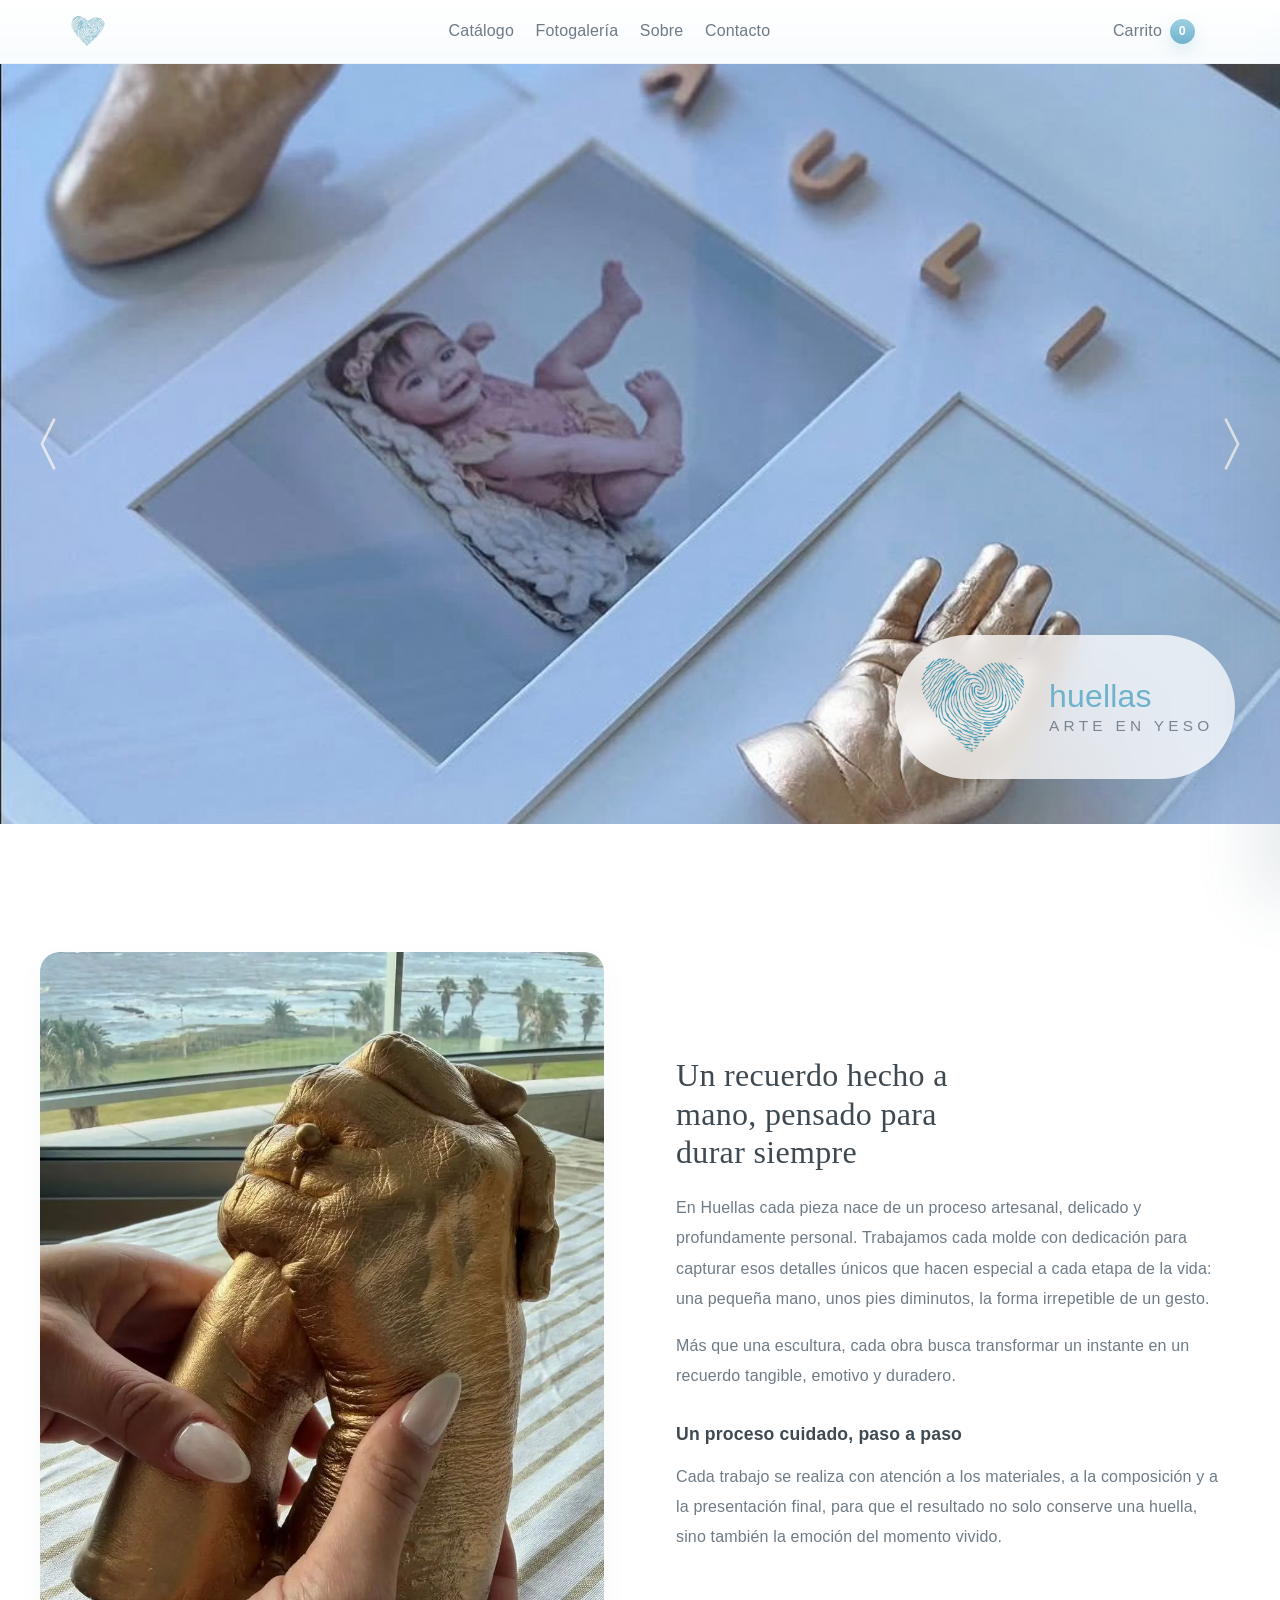
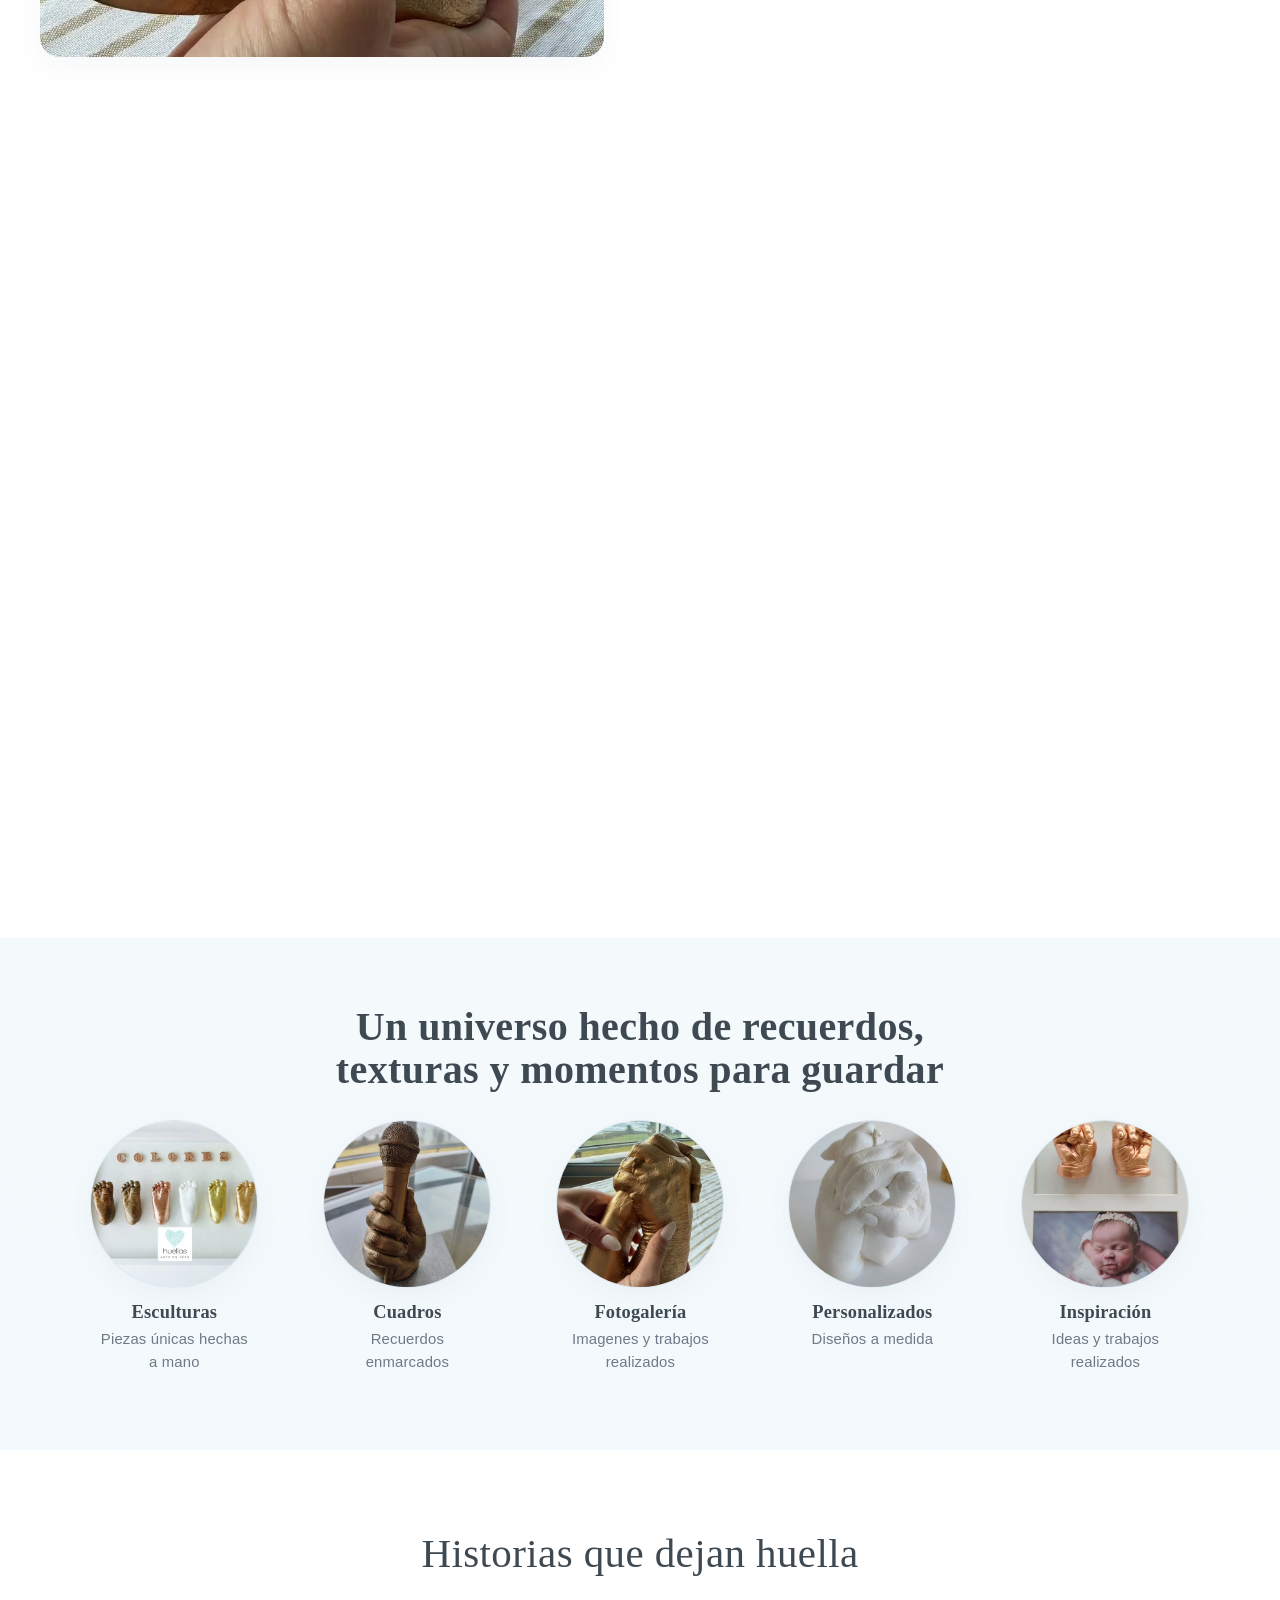
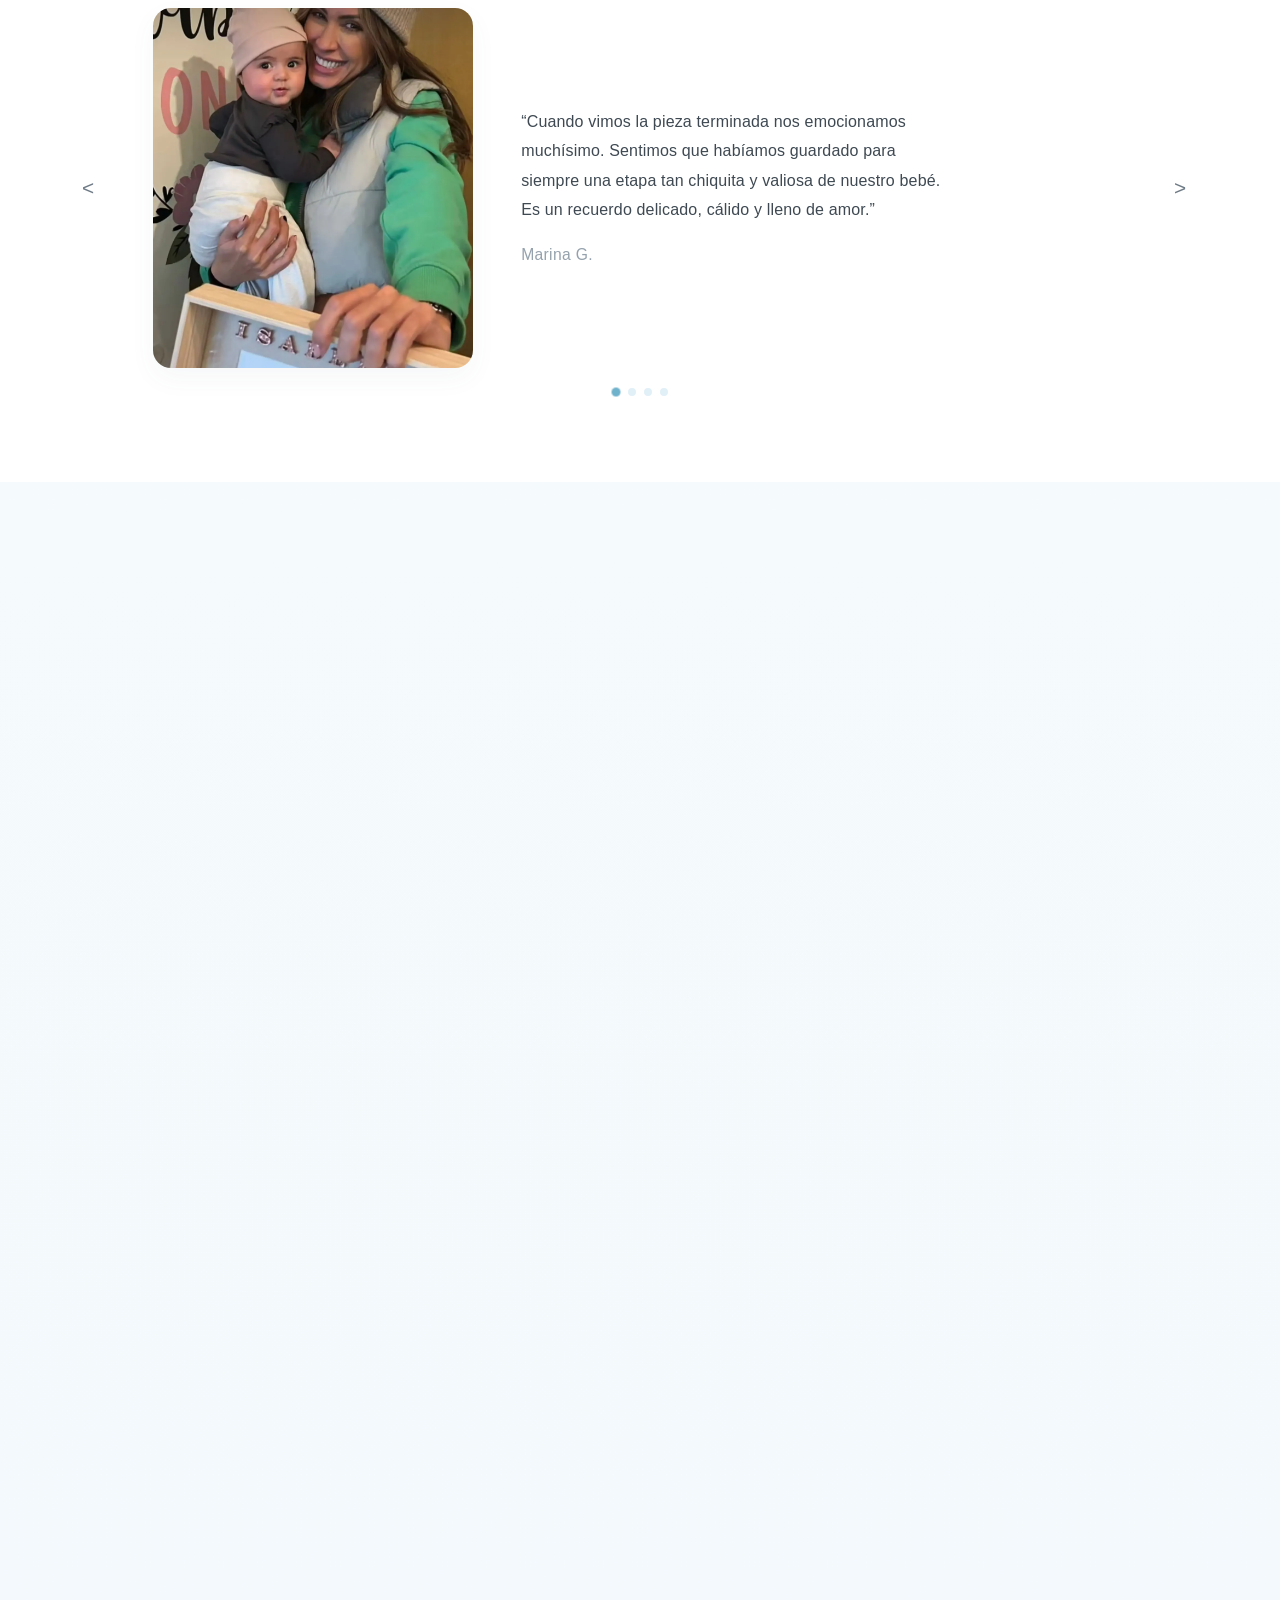
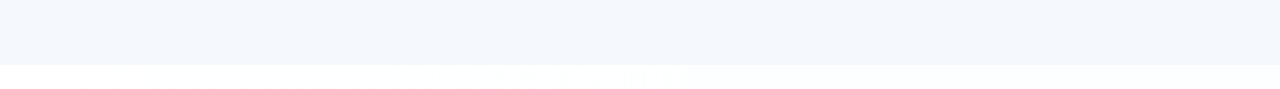
==== commit 62c2f511: "Update: UI refinements, color system, animations and homepage loader - migrate to ice-blue color pal" ====
--- a/index.html
+++ b/index.html
@@ -11,22 +11,35 @@
     <script defer src="js/cart-drawer.js"></script>
     <script defer src="js/home-carousel.js"></script>
     <script defer src="js/reviews-carousel.js"></script>
+    <script defer src="js/home-reveal.js"></script>
+    <script defer src="js/home-loader.js"></script>
   </head>
   <body>
+    <div class="site-loader" data-site-loader aria-hidden="true">
+      <div class="site-loader__inner">
+        <img src="assets/logo.webp" alt="Huellas" class="site-loader__logo" />
+        <div class="site-loader__text">
+          <span class="site-loader__title">huellas</span>
+          <span class="site-loader__subtitle">ARTE EN YESO</span>
+        </div>
+      </div>
+    </div>
     <div class="site-shell">
       <header class="site-header">
         <div class="container header-inner">
           <a href="index.html" class="brand navbar-brand site-logo" aria-label="Huellas inicio">
             <img src="assets/logo.webp" alt="Huellas" class="site-logo-image" loading="lazy" />
           </a>
-          <button
+            <button
             class="nav-toggle"
             type="button"
             data-nav-toggle
             aria-expanded="false"
             aria-label="Abrir navegación"
           >
-            Menú
+            <span></span>
+            <span></span>
+            <span></span>
           </button>
           <nav class="site-nav" data-nav>
             <a href="catalogo.html">Catálogo</a>
@@ -76,11 +89,11 @@
           </div>
         </section>
 
-        <section class="home-story-section">
+        <section class="home-story-section reveal-on-scroll">
           <div class="container">
            
 
-            <div class="story-block">
+            <div class="story-block reveal-on-scroll">
               <div class="story-media">
                 <img src="assets/manos.webp" alt="Pieza artesanal en yeso con acabado suave" loading="lazy" />
               </div>
@@ -99,7 +112,7 @@
               </div>
             </div>
 
-            <div class="story-block story-block-reverse">
+            <div class="story-block story-block-reverse reveal-on-scroll">
               <div class="story-copy">
                 <h2>Piezas que guardan historias y momentos irrepetibles</h2>
                 <p>
@@ -122,14 +135,14 @@
           </div>
         </section>
 
-        <section class="home-categories-section">
+        <section class="home-categories-section reveal-on-scroll">
           <div class="container">
-            <div class="categories-intro">
+            <div class="categories-intro reveal-on-scroll">
               <h2>Un universo hecho de recuerdos, texturas y momentos para guardar</h2>
             </div>
 
             <div class="categories-grid">
-              <a class="category-item" href="catalogo.html">
+              <a class="category-item reveal-on-scroll" href="catalogo.html">
                 <div class="category-image-wrap">
                   <img src="assets/WhatsApp Image 2026-04-12 at 9.27.21 PM (3).webp" alt="Esculturas hechas a mano" loading="lazy" />
                 </div>
@@ -137,7 +150,7 @@
                 <p>Piezas únicas hechas a mano</p>
               </a>
 
-              <a class="category-item" href="catalogo.html">
+              <a class="category-item reveal-on-scroll" href="catalogo.html">
                 <div class="category-image-wrap">
                   <img src="assets/WhatsApp Image 2026-04-12 at 9.27.22 PM (1).webp" alt="Cuadros y recuerdos enmarcados" loading="lazy" />
                 </div>
@@ -145,7 +158,7 @@
                 <p>Recuerdos enmarcados</p>
               </a>
 
-              <a class="category-item" href="personalizados.html">
+              <a class="category-item reveal-on-scroll" href="personalizados.html">
                 <div class="category-image-wrap">
                   <img src="assets/manos.webp" alt="Proceso artesanal de cada pieza" loading="lazy" />
                 </div>
@@ -153,7 +166,7 @@
                 <p>Imagenes y trabajos realizados</p>
               </a>
 
-              <a class="category-item" href="personalizados.html">
+              <a class="category-item reveal-on-scroll" href="personalizados.html">
                 <div class="category-image-wrap">
                   <img src="assets/WhatsApp Image 2026-04-12 at 9.27.22 PM (2).webp" alt="Diseños personalizados a medida" loading="lazy" />
                 </div>
@@ -161,7 +174,7 @@
                 <p>Diseños a medida</p>
               </a>
 
-              <a class="category-item" href="sobre.html">
+              <a class="category-item reveal-on-scroll" href="sobre.html">
                 <div class="category-image-wrap">
                   <img src="assets/WhatsApp Image 2026-04-12 at 9.27.22 PM.webp" alt="Inspiración y trabajos realizados" loading="lazy" />
                 </div>
@@ -172,13 +185,13 @@
           </div>
         </section>
 
-        <section class="home-reviews-section" data-reviews-carousel>
+        <section class="home-reviews-section reveal-on-scroll" data-reviews-carousel>
           <div class="container">
-            <div class="reviews-intro">
+            <div class="reviews-intro reveal-on-scroll">
               <h2>Historias que dejan huella</h2>
             </div>
 
-            <div class="reviews-carousel-shell">
+            <div class="reviews-carousel-shell reveal-on-scroll">
               <button class="reviews-arrow reviews-arrow-left" type="button" data-reviews-prev aria-label="Testimonio anterior">
                 &lt;
               </button>
@@ -249,9 +262,9 @@
           </div>
         </section>
 
-        <section class="home-contact-section">
+        <section class="home-contact-section reveal-on-scroll">
           <div class="contact-grid">
-            <div class="contact-info-column contact-panel contact-panel-info">
+            <div class="contact-info-column contact-panel contact-panel-info reveal-on-scroll">
               <h2>Contacto</h2>
               <p class="contact-intro">
                 Si querés hacer una consulta, encargar una pieza personalizada o conocer más sobre el proceso, escribinos. Vamos a estar felices de acompañarte en la creación de un recuerdo único.
@@ -283,7 +296,7 @@
               </div>
             </div>
 
-            <div class="contact-form-column contact-panel contact-panel-form">
+            <div class="contact-form-column contact-panel contact-panel-form reveal-on-scroll">
               <form class="contact-form-card" action="#" method="post">
                 <h3>Escribinos</h3>
 
@@ -316,22 +329,22 @@
      
       </main>
 
-      <footer class="site-footer">
+      <footer class="site-footer reveal-on-scroll">
         <div class="container footer-content">
-          <div class="footer-brand">
+          <div class="footer-brand reveal-on-scroll">
             <img src="assets/logo.webp" alt="Huellas" class="footer-logo" loading="lazy" />
             <p class="footer-title">Huellas</p>
             <span class="footer-subtitle">Arte en yeso</span>
           </div>
 
-          <div class="footer-contact">
+          <div class="footer-contact reveal-on-scroll">
             <h3>Contacto</h3>
             <p>+598 96 303 052</p>
             <p>contacto@huellasarteenyeso.com</p>
             <p>Montevideo, Uruguay</p>
           </div>
 
-          <div class="footer-social">
+          <div class="footer-social reveal-on-scroll">
             <h3>Redes</h3>
             <a href="https://www.instagram.com/huellas.arte.en.yeso" target="_blank" rel="noopener noreferrer" aria-label="Abrir Instagram de Huellas">Instagram</a>
             <a href="https://wa.me/59896303052?text=Hola%20quiero%20consultar%20por%20una%20pieza%20de%20Huellas" target="_blank" rel="noopener noreferrer" aria-label="Contactar por WhatsApp">WhatsApp</a>
--- a/css/styles.css
+++ b/css/styles.css
@@ -74,6 +74,132 @@
   -webkit-tap-highlight-color: transparent;
 }
 
+.site-loader {
+  position: fixed;
+  inset: 0;
+  z-index: 200;
+  display: grid;
+  place-items: center;
+  background: linear-gradient(180deg, var(--bg-soft) 0%, #ffffff 100%);
+  opacity: 1;
+  visibility: visible;
+  transition: opacity 0.72s ease, visibility 0.72s ease;
+}
+
+.site-loader.is-hidden {
+  opacity: 0;
+  visibility: hidden;
+  pointer-events: none;
+}
+
+.site-loader__inner {
+  display: flex;
+  flex-direction: column;
+  align-items: center;
+  text-align: center;
+  gap: 1.15rem;
+  animation: loader-fade-in 0.85s ease both;
+}
+
+.site-loader__logo {
+  width: 132px;
+  height: 132px;
+  object-fit: contain;
+  animation: loader-pulse 2.2s ease-in-out infinite;
+}
+
+.site-loader__text {
+  display: flex;
+  flex-direction: column;
+  gap: 0.18rem;
+  line-height: 1;
+}
+
+.site-loader__title {
+  font-family: Georgia, "Times New Roman", serif;
+  font-size: 2.3rem;
+  font-weight: 500;
+  color: var(--text);
+}
+
+.site-loader__subtitle {
+  font-size: 0.92rem;
+  letter-spacing: 0.28em;
+  color: var(--muted);
+}
+
+@keyframes loader-fade-in {
+  from {
+    opacity: 0;
+    transform: translateY(10px);
+  }
+
+  to {
+    opacity: 1;
+    transform: translateY(0);
+  }
+}
+
+@keyframes loader-pulse {
+  0%,
+  100% {
+    transform: scale(1);
+    opacity: 1;
+  }
+
+  50% {
+    transform: scale(1.03);
+    opacity: 0.94;
+  }
+}
+
+@media (max-width: 760px) {
+  .site-loader__logo {
+    width: 104px;
+    height: 104px;
+  }
+
+  .site-loader__title {
+    font-size: 1.9rem;
+  }
+
+  .site-loader__subtitle {
+    font-size: 0.78rem;
+  }
+}
+
+@media (prefers-reduced-motion: reduce) {
+  .site-loader,
+  .site-loader__inner,
+  .site-loader__logo {
+    animation: none;
+    transition: none;
+  }
+}
+
+.reveal-on-scroll {
+  opacity: 0;
+  transform: translateY(24px);
+  transition:
+    opacity 780ms ease,
+    transform 780ms cubic-bezier(0.22, 1, 0.36, 1);
+  transition-delay: var(--reveal-delay, 0ms);
+  will-change: opacity, transform;
+}
+
+.reveal-on-scroll.is-visible {
+  opacity: 1;
+  transform: translateY(0);
+}
+
+@media (prefers-reduced-motion: reduce) {
+  .reveal-on-scroll {
+    opacity: 1;
+    transform: none;
+    transition: none;
+  }
+}
+
 .site-shell {
   min-height: 100vh;
   display: flex;
@@ -88,7 +214,7 @@
 .site-header {
   position: sticky;
   top: 0;
-  z-index: 10;
+  z-index: 100;
   background: linear-gradient(180deg, rgba(255, 255, 255, 0.94) 0%, rgba(247, 251, 253, 0.92) 100%);
   backdrop-filter: blur(18px);
   border-bottom: 1px solid rgba(170, 193, 208, 0.18);
@@ -130,12 +256,51 @@
 
 .nav-toggle {
   display: none;
+  align-items: center;
+  justify-content: center;
+  width: 44px;
+  height: 44px;
   border: 1px solid var(--border-strong);
   background: rgba(255, 255, 255, 0.96);
   color: var(--text);
-  padding: 0.62rem 0.9rem;
+  padding: 0;
   border-radius: 999px;
   box-shadow: var(--shadow-soft);
+  cursor: pointer;
+  transition: background-color 0.24s ease, border-color 0.24s ease, box-shadow 0.24s ease;
+}
+
+.nav-toggle span {
+  position: absolute;
+  width: 16px;
+  height: 1.5px;
+  border-radius: 999px;
+  background: currentColor;
+  transition: transform 0.28s ease, opacity 0.22s ease, background-color 0.22s ease;
+}
+
+.nav-toggle span:nth-child(1) {
+  transform: translateY(-5px);
+}
+
+.nav-toggle span:nth-child(2) {
+  transform: translateY(0);
+}
+
+.nav-toggle span:nth-child(3) {
+  transform: translateY(5px);
+}
+
+.nav-toggle.is-open span:nth-child(1) {
+  transform: translateY(0) rotate(45deg);
+}
+
+.nav-toggle.is-open span:nth-child(2) {
+  opacity: 0;
+}
+
+.nav-toggle.is-open span:nth-child(3) {
+  transform: translateY(0) rotate(-45deg);
 }
 
 .site-nav {
@@ -392,22 +557,22 @@
 
 .hero-brand {
   position: absolute;
-  bottom: 2.4rem;
-  right: 2.4rem;
+  bottom: 2.8rem;
+  right: 2.8rem;
   display: flex;
   align-items: center;
-  gap: 1.15rem;
+  gap: 1.25rem;
   z-index: 10;
   backdrop-filter: blur(10px);
-  background: rgba(0, 0, 0, 0.24);
+  background: rgba(255, 255, 255, 0.76);
   padding: 1rem 1.35rem;
   border-radius: 999px;
-  box-shadow: 0 18px 36px rgba(34, 24, 18, 0.14);
+  box-shadow: 0 18px 36px rgba(74, 103, 124, 0.12);
 }
 
 .hero-logo {
-  width: 98px;
-  height: 98px;
+  width: 112px;
+  height: 112px;
   display: block;
   object-fit: contain;
   flex: 0 0 auto;
@@ -421,16 +586,18 @@
 }
 
 .hero-title {
-  font-size: 1.7rem;
+  font-size: 2rem;
   font-weight: 500;
-  color: #ffffff;
+  color: var(--accent-deep);
+  text-shadow: none;
 }
 
 .hero-subtitle {
-  font-size: 0.86rem;
-  letter-spacing: 0.24em;
-  opacity: 0.84;
-  color: #ffffff;
+  font-size: 0.96rem;
+  letter-spacing: 0.28em;
+  opacity: 0.9;
+  color: var(--muted);
+  text-shadow: none;
 }
 
 .hero + .home-story-section {
@@ -2263,6 +2430,7 @@
   .nav-toggle {
     display: inline-flex;
     justify-self: end;
+    position: relative;
   }
 
   .header-inner {
@@ -2275,16 +2443,27 @@
 
   .site-nav {
     width: 100%;
-    display: none;
+    display: flex;
     flex-direction: column;
     align-items: stretch;
+    max-height: 0;
+    opacity: 0;
+    visibility: hidden;
+    overflow: hidden;
     padding-top: 0.55rem;
     gap: 0.45rem;
     order: 4;
+    transform: translateY(-10px);
+    pointer-events: none;
+    transition: max-height 0.34s ease, opacity 0.28s ease, transform 0.34s ease, visibility 0.34s ease;
   }
 
   .site-nav.open {
-    display: flex;
+    max-height: 18rem;
+    opacity: 1;
+    visibility: visible;
+    transform: translateY(0);
+    pointer-events: auto;
   }
 
   .site-nav a {
@@ -2358,15 +2537,15 @@
   }
 
   .hero-brand {
-    bottom: 1.35rem;
-    right: 1.35rem;
+    bottom: 1.4rem;
+    right: 1.4rem;
     gap: 0.85rem;
     padding: 0.75rem 1rem;
   }
 
   .hero-logo {
-    width: 72px;
-    height: 72px;
+    width: 84px;
+    height: 84px;
   }
 
   .home-story-section {
